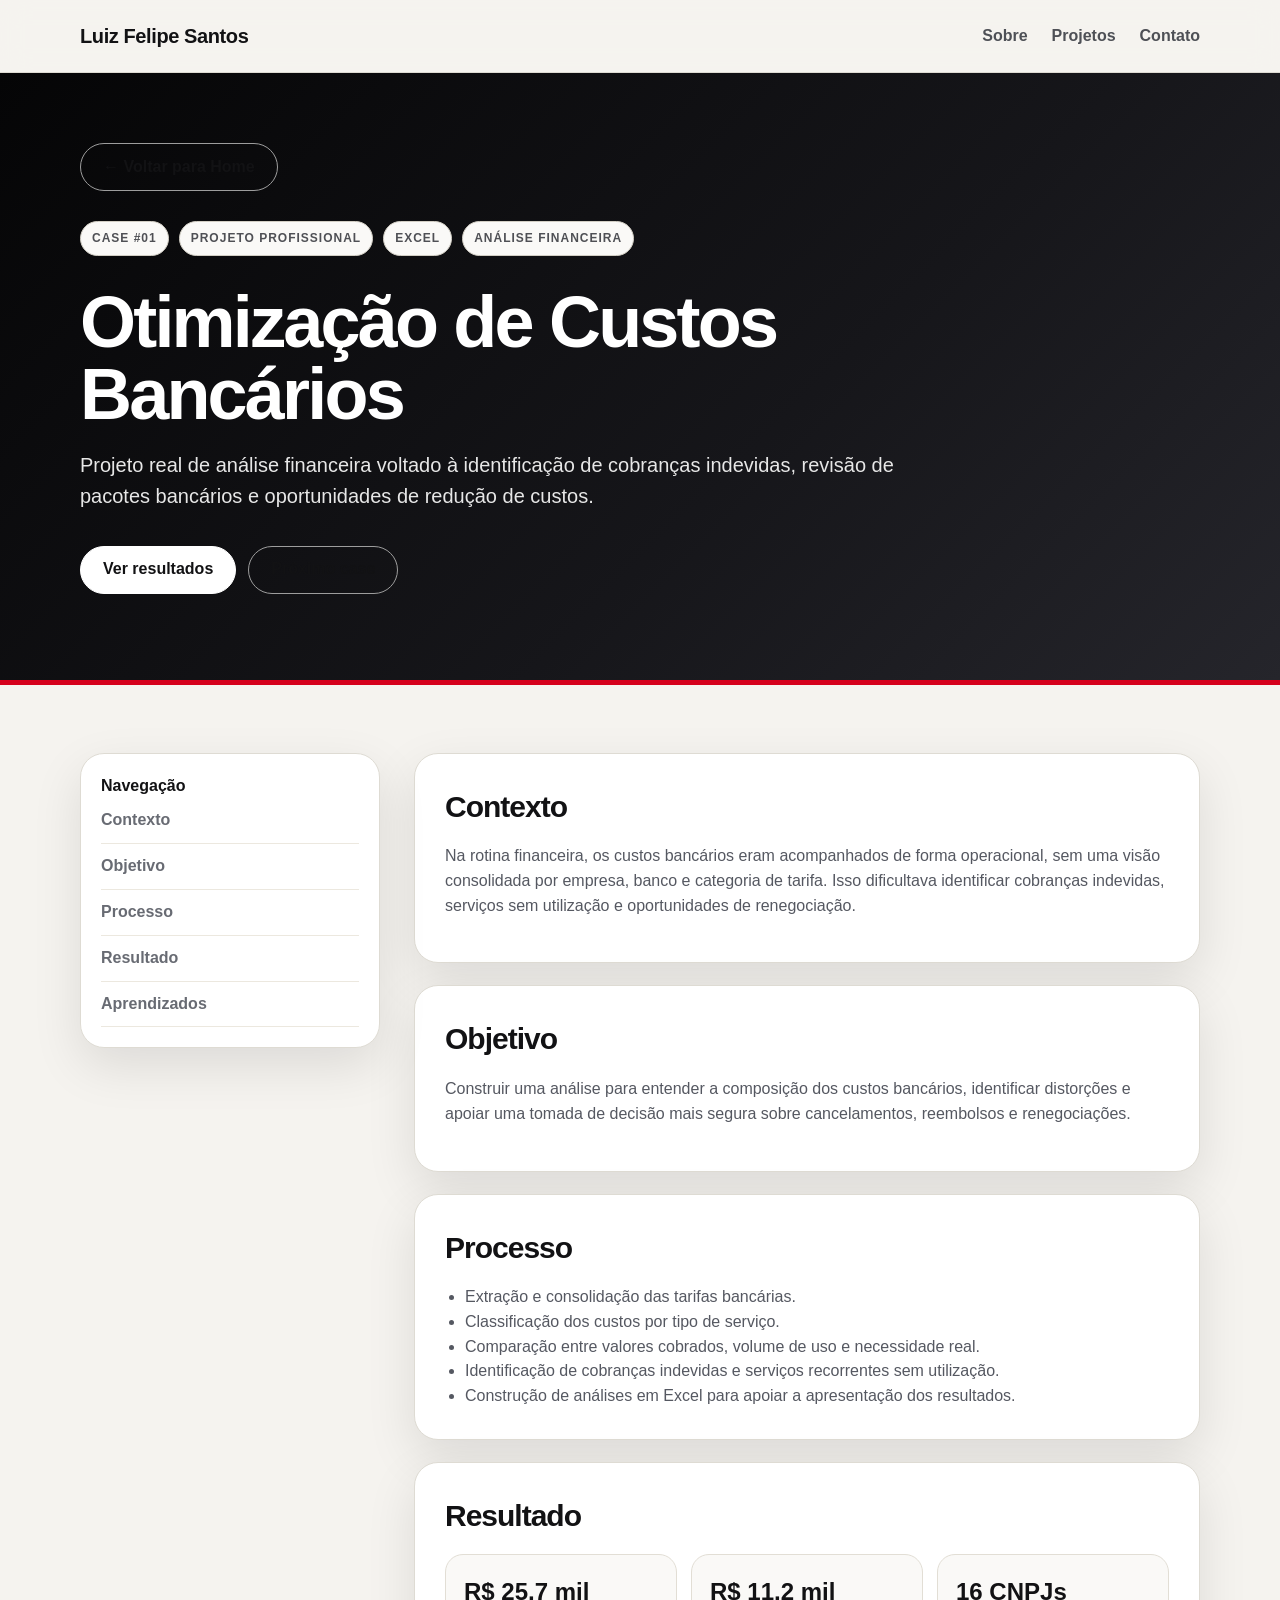
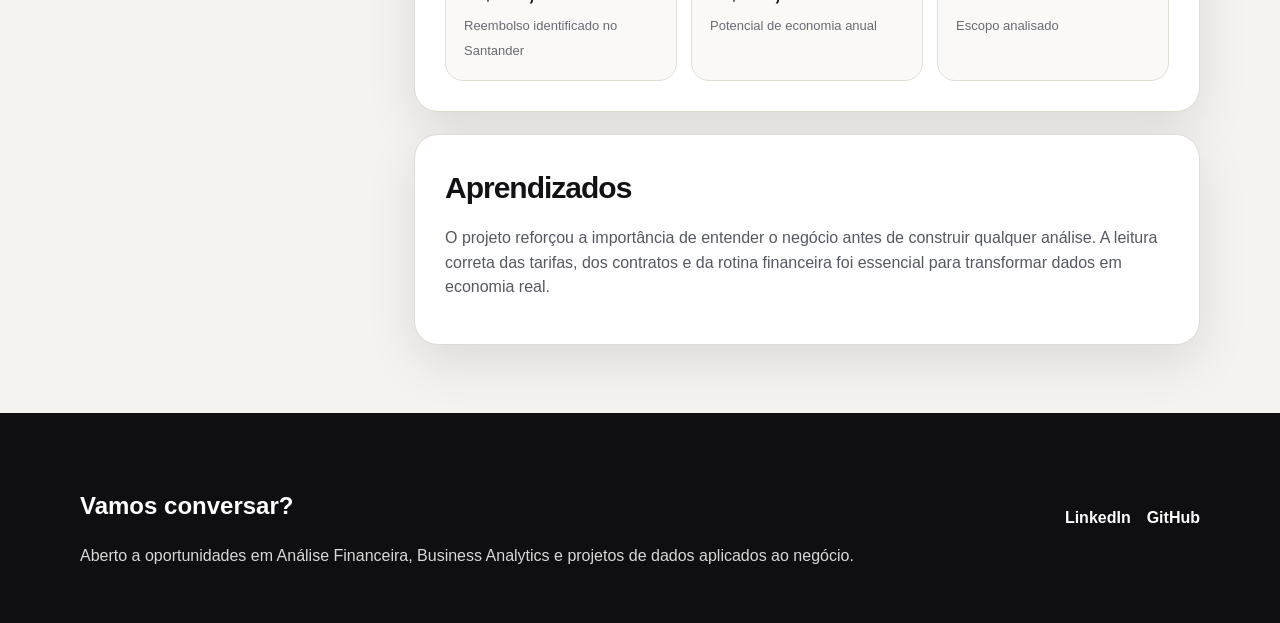
==== case-01.html @ c576ffd3 "Add files via upload" ====
<!DOCTYPE html><html lang="pt-BR"><head><meta charset="UTF-8"><meta name="viewport" content="width=device-width, initial-scale=1.0"><title>Case #01 | Otimização de Custos Bancários</title><link rel="stylesheet" href="style.css"></head><body><nav class="nav"><div class="container nav-inner"><a class="logo" href="index.html">Luiz Felipe Santos</a><div class="nav-links"><a href="index.html#sobre">Sobre</a><a href="index.html#projetos">Projetos</a><a href="index.html#contato">Contato</a></div></div></nav><header class="case-hero"><div class="container"><a class="btn outline" href="index.html">← Voltar para Home</a><div class="case-meta"><span class="pill">Case #01</span><span class="pill">Projeto profissional</span><span class="pill">Excel</span><span class="pill">Análise Financeira</span></div><h1>Otimização de Custos Bancários</h1><p>Projeto real de análise financeira voltado à identificação de cobranças indevidas, revisão de pacotes bancários e oportunidades de redução de custos.</p><div class="case-nav"><a class="btn light" href="#resultado">Ver resultados</a><a class="btn outline" href="case-02.html">Próximo case</a></div></div></header><main class="content"><div class="container content-grid"><aside class="sidebar"><div class="card"><strong>Navegação</strong><a href="#contexto">Contexto</a><a href="#objetivo">Objetivo</a><a href="#processo">Processo</a><a href="#resultado">Resultado</a><a href="#aprendizados">Aprendizados</a></div></aside><article class="article"><section class="article-block" id="contexto"><h2>Contexto</h2><p>Na rotina financeira, os custos bancários eram acompanhados de forma operacional, sem uma visão consolidada por empresa, banco e categoria de tarifa. Isso dificultava identificar cobranças indevidas, serviços sem utilização e oportunidades de renegociação.</p></section><section class="article-block" id="objetivo"><h2>Objetivo</h2><p>Construir uma análise para entender a composição dos custos bancários, identificar distorções e apoiar uma tomada de decisão mais segura sobre cancelamentos, reembolsos e renegociações.</p></section><section class="article-block" id="processo"><h2>Processo</h2><ul><li>Extração e consolidação das tarifas bancárias.</li><li>Classificação dos custos por tipo de serviço.</li><li>Comparação entre valores cobrados, volume de uso e necessidade real.</li><li>Identificação de cobranças indevidas e serviços recorrentes sem utilização.</li><li>Construção de análises em Excel para apoiar a apresentação dos resultados.</li></ul></section><section class="article-block" id="resultado"><h2>Resultado</h2><div class="metric-grid"><div class="metric"><strong>R$ 25,7 mil</strong><span>Reembolso identificado no Santander</span></div><div class="metric"><strong>R$ 11,2 mil</strong><span>Potencial de economia anual</span></div><div class="metric"><strong>16 CNPJs</strong><span>Escopo analisado</span></div></div></section><section class="article-block" id="aprendizados"><h2>Aprendizados</h2><p>O projeto reforçou a importância de entender o negócio antes de construir qualquer análise. A leitura correta das tarifas, dos contratos e da rotina financeira foi essencial para transformar dados em economia real.</p></section></article></div></main><footer class="footer" id="contato"><div class="container"><div><h2>Vamos conversar?</h2><p>Aberto a oportunidades em Análise Financeira, Business Analytics e projetos de dados aplicados ao negócio.</p></div><div><a href="https://www.linkedin.com/in/luizd0sanj0s" target="_blank">LinkedIn</a><a href="https://github.com/lipe013santos-hub" target="_blank">GitHub</a></div></div></footer></body></html>
---- style.css ----
:root{
  --bg:#f5f3ef; --paper:#ffffff; --ink:#121214; --muted:#686b73; --soft:#efede8;
  --dark:#0b0b0d; --dark2:#17171b; --line:#dedbd3; --red:#d5001c; --gold:#b99a5b;
  --radius:24px; --shadow:0 18px 50px rgba(0,0,0,.10);
  --font:"Inter","Segoe UI",Arial,sans-serif;
}
*{box-sizing:border-box} html{scroll-behavior:smooth} body{margin:0;background:var(--bg);color:var(--ink);font-family:var(--font);line-height:1.55} a{color:inherit;text-decoration:none} img{max-width:100%;display:block}
.container{width:min(1120px,calc(100% - 40px));margin:0 auto}.nav{position:sticky;top:0;z-index:20;background:rgba(245,243,239,.92);backdrop-filter:blur(14px);border-bottom:1px solid var(--line)}.nav-inner{height:72px;display:flex;align-items:center;justify-content:space-between}.logo{font-weight:900;letter-spacing:-.4px;font-size:20px}.nav-links{display:flex;gap:24px;align-items:center;color:#4e5056;font-weight:650}.nav-links a:hover{color:var(--red)}
.hero{background:linear-gradient(135deg,#050506 0%,#141418 55%,#25252b 100%);color:#fff;border-bottom:5px solid var(--red);padding:96px 0}.eyebrow{font-size:12px;text-transform:uppercase;letter-spacing:3px;font-weight:900;color:#d8d8d8;margin-bottom:18px}.hero h1{font-size:clamp(42px,7vw,82px);line-height:.96;margin:0 0 20px;letter-spacing:-3px;max-width:940px}.hero p{font-size:clamp(18px,2.2vw,24px);max-width:830px;color:#e6e6e6;margin:0 0 34px}.actions{display:flex;gap:14px;flex-wrap:wrap}.btn{display:inline-flex;align-items:center;justify-content:center;min-height:48px;padding:0 22px;border-radius:999px;border:1px solid var(--ink);font-weight:850;background:var(--ink);color:#fff;transition:.2s;box-shadow:none}.btn:hover{transform:translateY(-1px);background:var(--red);border-color:var(--red);color:#fff}.btn.light{background:#fff;color:var(--ink);border-color:#fff}.btn.outline{background:transparent;color:var(--ink);border-color:#9d9d9d}.hero .btn.outline,.dark-card .btn.outline{color:#fff;border-color:#ffffff99}.hero .btn.outline:hover,.dark-card .btn.outline:hover{border-color:var(--red);background:var(--red)}
section{padding:76px 0}.section-head{display:flex;align-items:end;justify-content:space-between;gap:20px;margin-bottom:26px}.section-head h2{font-size:clamp(28px,4vw,44px);line-height:1.04;margin:0;letter-spacing:-1.5px}.section-head p{max-width:620px;margin:0;color:var(--muted);font-size:17px}.grid{display:grid;gap:18px}.grid.two{grid-template-columns:repeat(2,1fr)}.grid.three{grid-template-columns:repeat(3,1fr)}.card{background:var(--paper);border:1px solid var(--line);border-radius:var(--radius);padding:28px;box-shadow:var(--shadow)}.card h3{font-size:24px;line-height:1.1;margin:0 0 12px;letter-spacing:-.8px}.card p{color:var(--muted);margin:0 0 18px}.pill{display:inline-flex;align-items:center;border:1px solid #d2cec4;background:#faf9f7;border-radius:999px;padding:7px 11px;font-size:12px;text-transform:uppercase;letter-spacing:1px;font-weight:900;color:#4f5055}.tag-list{display:flex;gap:8px;flex-wrap:wrap;margin-top:16px}.project-card{min-height:360px;display:flex;flex-direction:column;justify-content:space-between;position:relative;overflow:hidden}.project-card.featured{background:linear-gradient(135deg,#101013,#1e1e24);color:#fff;border-color:#2b2b30}.project-card.featured p{color:#d9d9dd}.project-card .num{font-weight:900;letter-spacing:2px;color:var(--red);text-transform:uppercase;font-size:12px}.project-card.featured .pill{background:#ffffff10;color:#fff;border-color:#ffffff25}
.dark-card{background:#0f0f11;color:#fff;border-radius:28px;padding:42px;border-bottom:5px solid var(--red)}.dark-card p{color:#e7e7e7}.list{display:grid;gap:12px}.list-item{padding:16px;border:1px solid var(--line);border-radius:18px;background:#fff}.list-item strong{display:block;margin-bottom:4px}.list-item span{color:var(--muted)}
.case-hero{background:linear-gradient(135deg,#050506 0%,#16161a 60%,#25252b 100%);color:#fff;border-bottom:5px solid var(--red);padding:70px 0 86px}.case-hero h1{font-size:clamp(40px,6vw,72px);line-height:1;margin:0 0 20px;letter-spacing:-2.8px;max-width:960px}.case-hero p{font-size:20px;max-width:860px;color:#e7e7e7;margin:0}.case-meta{display:flex;gap:10px;flex-wrap:wrap;margin:30px 0}.case-nav{display:flex;gap:12px;flex-wrap:wrap;margin-top:34px}.content{padding:68px 0}.content-grid{display:grid;grid-template-columns:300px 1fr;gap:34px}.sidebar{position:sticky;top:96px;align-self:start}.sidebar .card{padding:20px}.sidebar a{display:block;padding:10px 0;color:var(--muted);font-weight:700;border-bottom:1px solid #ece8df}.sidebar a:hover{color:var(--red)}.article{display:grid;gap:22px}.article-block{background:#fff;border:1px solid var(--line);border-radius:var(--radius);padding:30px;box-shadow:var(--shadow)}.article-block h2{font-size:30px;margin:0 0 14px;letter-spacing:-1px}.article-block p{color:#555861;margin:0 0 14px}.article-block ul{margin:10px 0 0;padding-left:20px;color:#555861}.metric-grid{display:grid;grid-template-columns:repeat(3,1fr);gap:14px}.metric{background:#faf9f7;border:1px solid #e2ded5;border-radius:18px;padding:18px}.metric strong{display:block;font-size:24px;margin-bottom:3px}.metric span{color:var(--muted);font-size:13px}.evidence-grid{display:grid;grid-template-columns:repeat(3,1fr);gap:16px}.evidence{background:#fff;border:1px solid var(--line);border-radius:18px;overflow:hidden}.evidence img{height:185px;width:100%;object-fit:cover}.evidence div{padding:14px}.evidence strong{display:block;margin-bottom:4px}.evidence span{color:var(--muted);font-size:13px}
.footer{padding:54px 0;background:#0f0f11;color:#fff}.footer .container{display:flex;justify-content:space-between;gap:24px;align-items:center}.footer p{margin:0;color:#d8d8d8}.footer a{font-weight:850;color:#fff;margin-left:16px}.footer a:hover{color:var(--red)}
@media(max-width:850px){.nav-inner{height:auto;padding:18px 0;gap:16px;align-items:flex-start}.nav-links{gap:12px;flex-wrap:wrap}.hero{padding:70px 0}.section-head{display:block}.section-head p{margin-top:12px}.grid.two,.grid.three,.content-grid,.metric-grid,.evidence-grid{grid-template-columns:1fr}.sidebar{position:static}.footer .container{display:block}.footer a{display:inline-block;margin:14px 14px 0 0}.project-card{min-height:auto}.case-hero{padding:54px 0}}
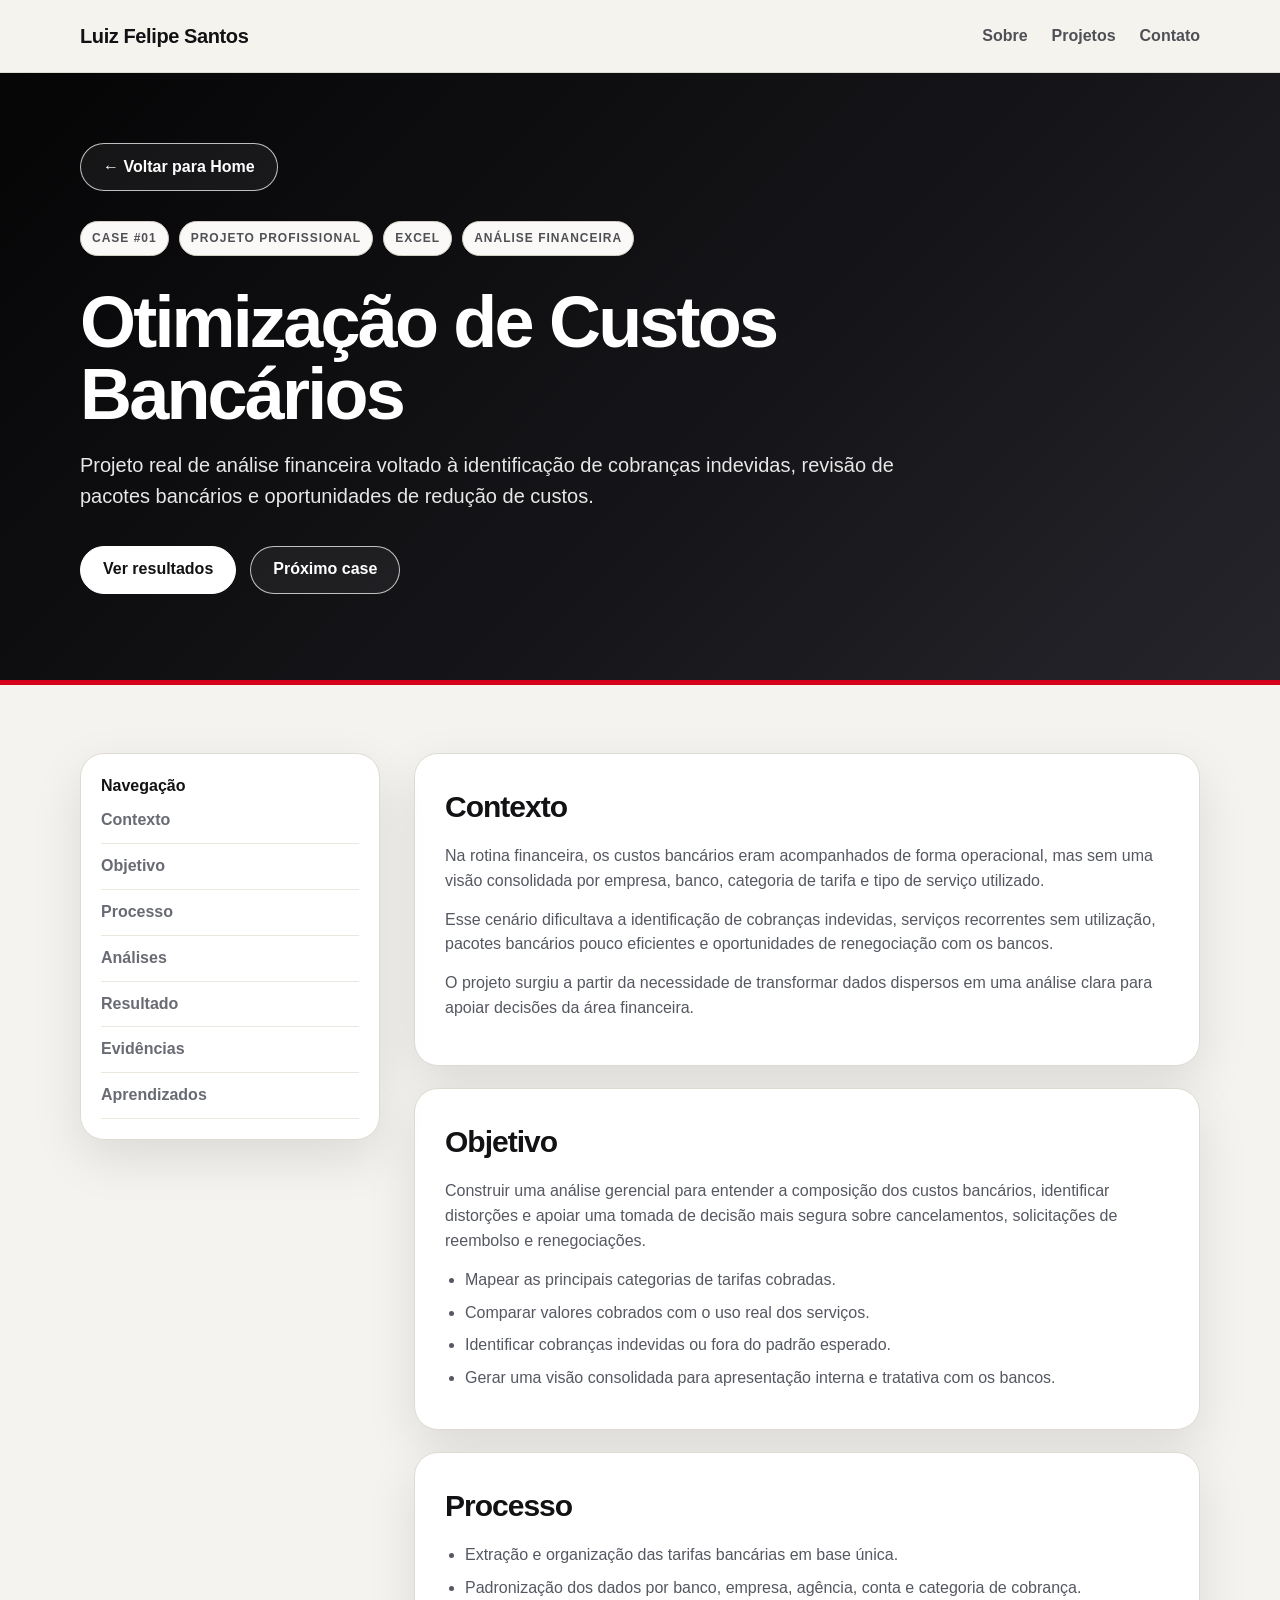
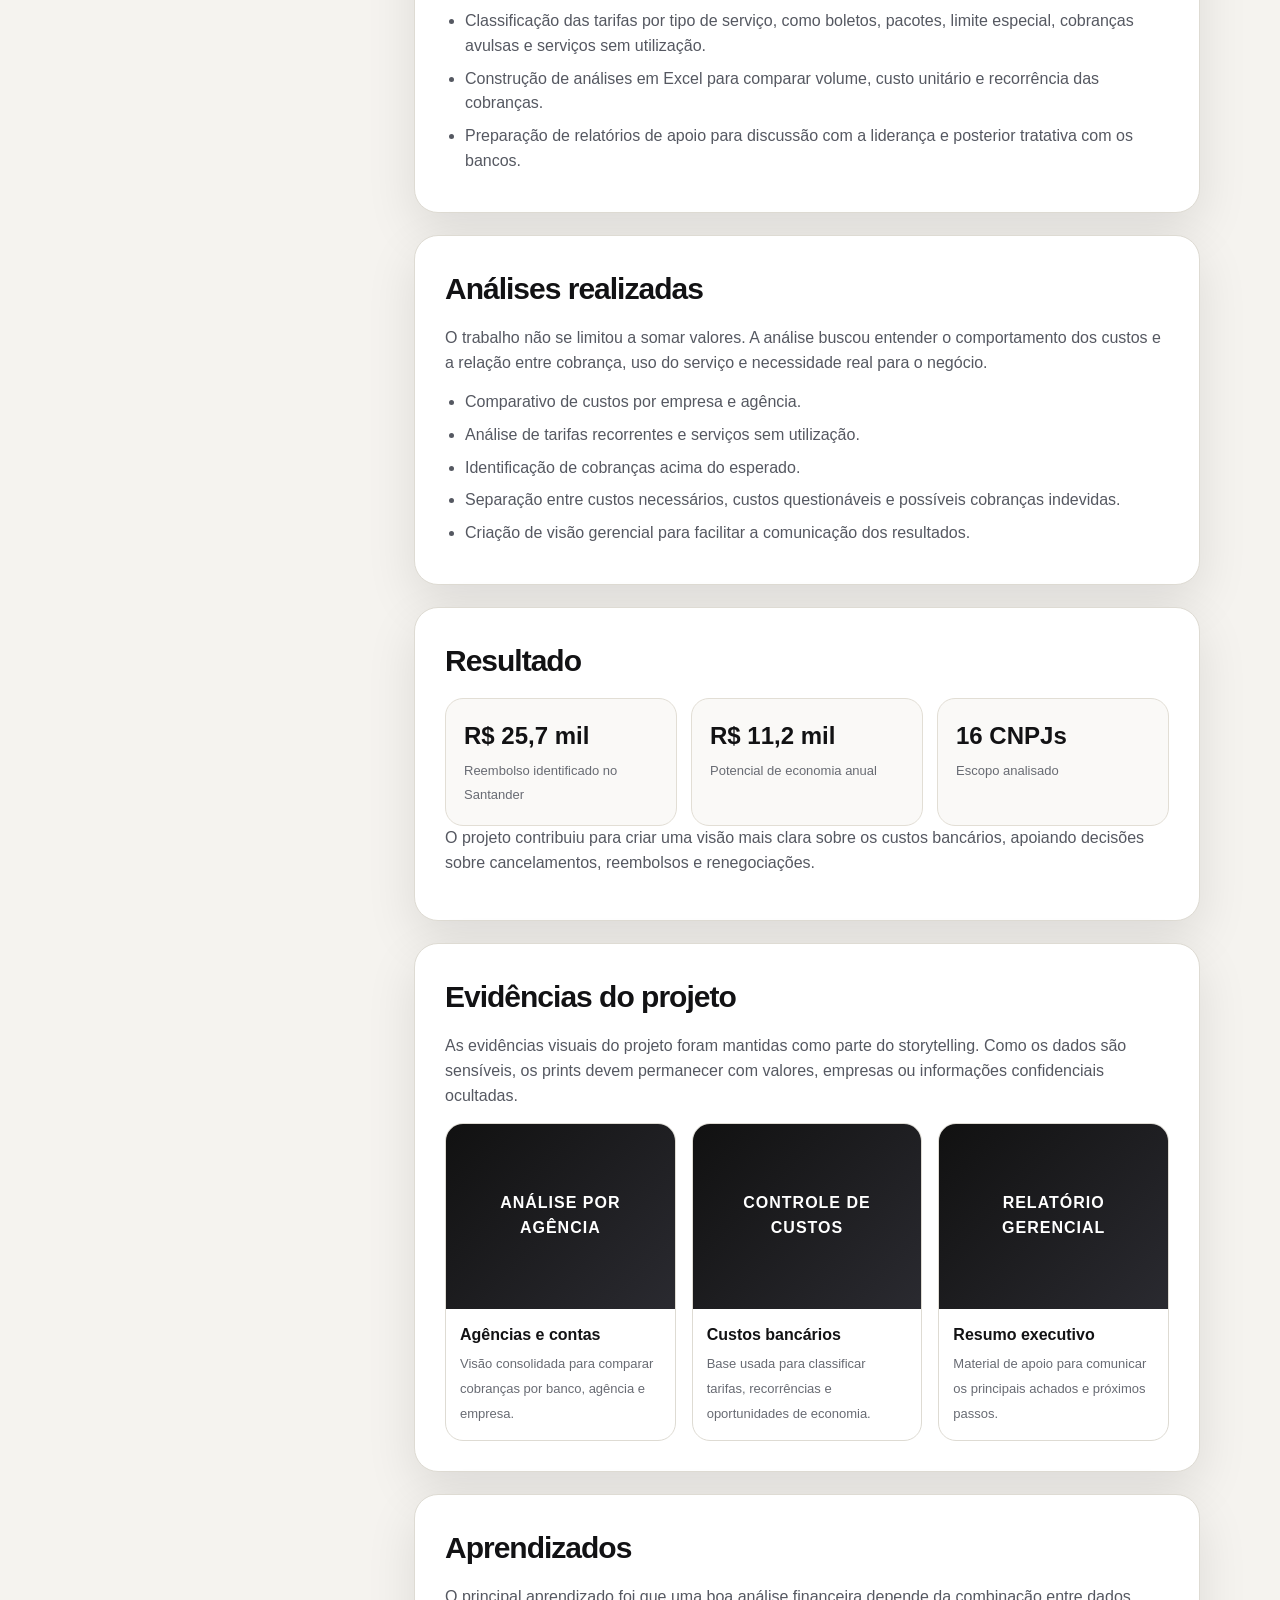
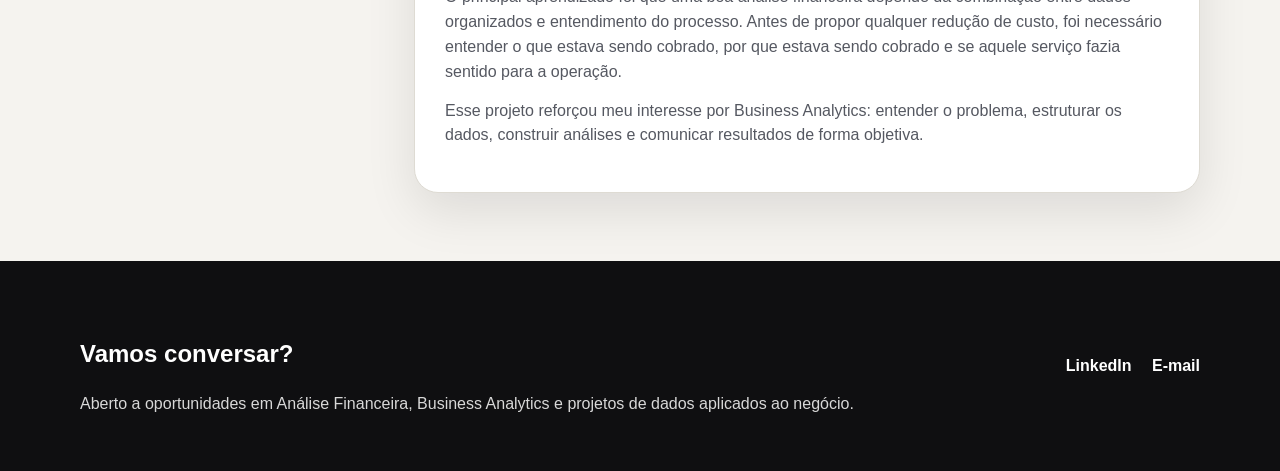
==== commit c9b81238: "Add files via upload" ====
--- a/case-01.html
+++ b/case-01.html
@@ -1 +1,147 @@
-<!DOCTYPE html><html lang="pt-BR"><head><meta charset="UTF-8"><meta name="viewport" content="width=device-width, initial-scale=1.0"><title>Case #01 | Otimização de Custos Bancários</title><link rel="stylesheet" href="style.css"></head><body><nav class="nav"><div class="container nav-inner"><a class="logo" href="index.html">Luiz Felipe Santos</a><div class="nav-links"><a href="index.html#sobre">Sobre</a><a href="index.html#projetos">Projetos</a><a href="index.html#contato">Contato</a></div></div></nav><header class="case-hero"><div class="container"><a class="btn outline" href="index.html">← Voltar para Home</a><div class="case-meta"><span class="pill">Case #01</span><span class="pill">Projeto profissional</span><span class="pill">Excel</span><span class="pill">Análise Financeira</span></div><h1>Otimização de Custos Bancários</h1><p>Projeto real de análise financeira voltado à identificação de cobranças indevidas, revisão de pacotes bancários e oportunidades de redução de custos.</p><div class="case-nav"><a class="btn light" href="#resultado">Ver resultados</a><a class="btn outline" href="case-02.html">Próximo case</a></div></div></header><main class="content"><div class="container content-grid"><aside class="sidebar"><div class="card"><strong>Navegação</strong><a href="#contexto">Contexto</a><a href="#objetivo">Objetivo</a><a href="#processo">Processo</a><a href="#resultado">Resultado</a><a href="#aprendizados">Aprendizados</a></div></aside><article class="article"><section class="article-block" id="contexto"><h2>Contexto</h2><p>Na rotina financeira, os custos bancários eram acompanhados de forma operacional, sem uma visão consolidada por empresa, banco e categoria de tarifa. Isso dificultava identificar cobranças indevidas, serviços sem utilização e oportunidades de renegociação.</p></section><section class="article-block" id="objetivo"><h2>Objetivo</h2><p>Construir uma análise para entender a composição dos custos bancários, identificar distorções e apoiar uma tomada de decisão mais segura sobre cancelamentos, reembolsos e renegociações.</p></section><section class="article-block" id="processo"><h2>Processo</h2><ul><li>Extração e consolidação das tarifas bancárias.</li><li>Classificação dos custos por tipo de serviço.</li><li>Comparação entre valores cobrados, volume de uso e necessidade real.</li><li>Identificação de cobranças indevidas e serviços recorrentes sem utilização.</li><li>Construção de análises em Excel para apoiar a apresentação dos resultados.</li></ul></section><section class="article-block" id="resultado"><h2>Resultado</h2><div class="metric-grid"><div class="metric"><strong>R$ 25,7 mil</strong><span>Reembolso identificado no Santander</span></div><div class="metric"><strong>R$ 11,2 mil</strong><span>Potencial de economia anual</span></div><div class="metric"><strong>16 CNPJs</strong><span>Escopo analisado</span></div></div></section><section class="article-block" id="aprendizados"><h2>Aprendizados</h2><p>O projeto reforçou a importância de entender o negócio antes de construir qualquer análise. A leitura correta das tarifas, dos contratos e da rotina financeira foi essencial para transformar dados em economia real.</p></section></article></div></main><footer class="footer" id="contato"><div class="container"><div><h2>Vamos conversar?</h2><p>Aberto a oportunidades em Análise Financeira, Business Analytics e projetos de dados aplicados ao negócio.</p></div><div><a href="https://www.linkedin.com/in/luizd0sanj0s" target="_blank">LinkedIn</a><a href="https://github.com/lipe013santos-hub" target="_blank">GitHub</a></div></div></footer></body></html>+<!DOCTYPE html>
+<html lang="pt-BR">
+<head>
+  <meta charset="UTF-8">
+  <meta name="viewport" content="width=device-width, initial-scale=1.0">
+  <title>Case #01 | Otimização de Custos Bancários</title>
+  <link rel="stylesheet" href="style.css">
+</head>
+<body>
+  <nav class="nav">
+    <div class="container nav-inner">
+      <a class="logo" href="index.html">Luiz Felipe Santos</a>
+      <div class="nav-links">
+        <a href="index.html#sobre">Sobre</a>
+        <a href="index.html#projetos">Projetos</a>
+        <a href="index.html#contato">Contato</a>
+      </div>
+    </div>
+  </nav>
+
+  <header class="case-hero">
+    <div class="container">
+      <a class="btn outline" href="index.html">← Voltar para Home</a>
+      <div class="case-meta">
+        <span class="pill">Case #01</span>
+        <span class="pill">Projeto profissional</span>
+        <span class="pill">Excel</span>
+        <span class="pill">Análise financeira</span>
+      </div>
+      <h1>Otimização de Custos Bancários</h1>
+      <p>Projeto real de análise financeira voltado à identificação de cobranças indevidas, revisão de pacotes bancários e oportunidades de redução de custos.</p>
+      <div class="case-nav">
+        <a class="btn light" href="#resultado">Ver resultados</a>
+        <a class="btn outline" href="case-02.html">Próximo case</a>
+      </div>
+    </div>
+  </header>
+
+  <main class="content">
+    <div class="container content-grid">
+      <aside class="sidebar">
+        <div class="card">
+          <strong>Navegação</strong>
+          <a href="#contexto">Contexto</a>
+          <a href="#objetivo">Objetivo</a>
+          <a href="#processo">Processo</a>
+          <a href="#analises">Análises</a>
+          <a href="#resultado">Resultado</a>
+          <a href="#evidencias">Evidências</a>
+          <a href="#aprendizados">Aprendizados</a>
+        </div>
+      </aside>
+
+      <article class="article">
+        <section class="article-block" id="contexto">
+          <h2>Contexto</h2>
+          <p>Na rotina financeira, os custos bancários eram acompanhados de forma operacional, mas sem uma visão consolidada por empresa, banco, categoria de tarifa e tipo de serviço utilizado.</p>
+          <p>Esse cenário dificultava a identificação de cobranças indevidas, serviços recorrentes sem utilização, pacotes bancários pouco eficientes e oportunidades de renegociação com os bancos.</p>
+          <p>O projeto surgiu a partir da necessidade de transformar dados dispersos em uma análise clara para apoiar decisões da área financeira.</p>
+        </section>
+
+        <section class="article-block" id="objetivo">
+          <h2>Objetivo</h2>
+          <p>Construir uma análise gerencial para entender a composição dos custos bancários, identificar distorções e apoiar uma tomada de decisão mais segura sobre cancelamentos, solicitações de reembolso e renegociações.</p>
+          <ul>
+            <li>Mapear as principais categorias de tarifas cobradas.</li>
+            <li>Comparar valores cobrados com o uso real dos serviços.</li>
+            <li>Identificar cobranças indevidas ou fora do padrão esperado.</li>
+            <li>Gerar uma visão consolidada para apresentação interna e tratativa com os bancos.</li>
+          </ul>
+        </section>
+
+        <section class="article-block" id="processo">
+          <h2>Processo</h2>
+          <ul>
+            <li>Extração e organização das tarifas bancárias em base única.</li>
+            <li>Padronização dos dados por banco, empresa, agência, conta e categoria de cobrança.</li>
+            <li>Classificação das tarifas por tipo de serviço, como boletos, pacotes, limite especial, cobranças avulsas e serviços sem utilização.</li>
+            <li>Construção de análises em Excel para comparar volume, custo unitário e recorrência das cobranças.</li>
+            <li>Preparação de relatórios de apoio para discussão com a liderança e posterior tratativa com os bancos.</li>
+          </ul>
+        </section>
+
+        <section class="article-block" id="analises">
+          <h2>Análises realizadas</h2>
+          <p>O trabalho não se limitou a somar valores. A análise buscou entender o comportamento dos custos e a relação entre cobrança, uso do serviço e necessidade real para o negócio.</p>
+          <ul>
+            <li>Comparativo de custos por empresa e agência.</li>
+            <li>Análise de tarifas recorrentes e serviços sem utilização.</li>
+            <li>Identificação de cobranças acima do esperado.</li>
+            <li>Separação entre custos necessários, custos questionáveis e possíveis cobranças indevidas.</li>
+            <li>Criação de visão gerencial para facilitar a comunicação dos resultados.</li>
+          </ul>
+        </section>
+
+        <section class="article-block" id="resultado">
+          <h2>Resultado</h2>
+          <div class="metric-grid">
+            <div class="metric"><strong>R$ 25,7 mil</strong><span>Reembolso identificado no Santander</span></div>
+            <div class="metric"><strong>R$ 11,2 mil</strong><span>Potencial de economia anual</span></div>
+            <div class="metric"><strong>16 CNPJs</strong><span>Escopo analisado</span></div>
+          </div>
+          <p>O projeto contribuiu para criar uma visão mais clara sobre os custos bancários, apoiando decisões sobre cancelamentos, reembolsos e renegociações.</p>
+        </section>
+
+        <section class="article-block" id="evidencias">
+          <h2>Evidências do projeto</h2>
+          <p>As evidências visuais do projeto foram mantidas como parte do storytelling. Como os dados são sensíveis, os prints devem permanecer com valores, empresas ou informações confidenciais ocultadas.</p>
+          <div class="evidence-grid">
+            <div class="evidence">
+              <div class="placeholder">ANÁLISE POR AGÊNCIA</div>
+              <div><strong>Agências e contas</strong><span>Visão consolidada para comparar cobranças por banco, agência e empresa.</span></div>
+            </div>
+            <div class="evidence">
+              <div class="placeholder">CONTROLE DE CUSTOS</div>
+              <div><strong>Custos bancários</strong><span>Base usada para classificar tarifas, recorrências e oportunidades de economia.</span></div>
+            </div>
+            <div class="evidence">
+              <div class="placeholder">RELATÓRIO GERENCIAL</div>
+              <div><strong>Resumo executivo</strong><span>Material de apoio para comunicar os principais achados e próximos passos.</span></div>
+            </div>
+          </div>
+        </section>
+
+        <section class="article-block" id="aprendizados">
+          <h2>Aprendizados</h2>
+          <p>O principal aprendizado foi que uma boa análise financeira depende da combinação entre dados organizados e entendimento do processo. Antes de propor qualquer redução de custo, foi necessário entender o que estava sendo cobrado, por que estava sendo cobrado e se aquele serviço fazia sentido para a operação.</p>
+          <p>Esse projeto reforçou meu interesse por Business Analytics: entender o problema, estruturar os dados, construir análises e comunicar resultados de forma objetiva.</p>
+        </section>
+      </article>
+    </div>
+  </main>
+
+  <footer class="footer" id="contato">
+    <div class="container">
+      <div>
+        <h2>Vamos conversar?</h2>
+        <p>Aberto a oportunidades em Análise Financeira, Business Analytics e projetos de dados aplicados ao negócio.</p>
+      </div>
+      <div>
+        <a href="https://www.linkedin.com/in/luizd0sanj0s" target="_blank">LinkedIn</a>
+        <a href="mailto:lfelipe.anj0santos@gmail.com">E-mail</a>
+      </div>
+    </div>
+  </footer>
+</body>
+</html>
--- a/style.css
+++ b/style.css
@@ -1,15 +1,91 @@
-
 :root{
   --bg:#f5f3ef; --paper:#ffffff; --ink:#121214; --muted:#686b73; --soft:#efede8;
   --dark:#0b0b0d; --dark2:#17171b; --line:#dedbd3; --red:#d5001c; --gold:#b99a5b;
   --radius:24px; --shadow:0 18px 50px rgba(0,0,0,.10);
   --font:"Inter","Segoe UI",Arial,sans-serif;
 }
-*{box-sizing:border-box} html{scroll-behavior:smooth} body{margin:0;background:var(--bg);color:var(--ink);font-family:var(--font);line-height:1.55} a{color:inherit;text-decoration:none} img{max-width:100%;display:block}
-.container{width:min(1120px,calc(100% - 40px));margin:0 auto}.nav{position:sticky;top:0;z-index:20;background:rgba(245,243,239,.92);backdrop-filter:blur(14px);border-bottom:1px solid var(--line)}.nav-inner{height:72px;display:flex;align-items:center;justify-content:space-between}.logo{font-weight:900;letter-spacing:-.4px;font-size:20px}.nav-links{display:flex;gap:24px;align-items:center;color:#4e5056;font-weight:650}.nav-links a:hover{color:var(--red)}
-.hero{background:linear-gradient(135deg,#050506 0%,#141418 55%,#25252b 100%);color:#fff;border-bottom:5px solid var(--red);padding:96px 0}.eyebrow{font-size:12px;text-transform:uppercase;letter-spacing:3px;font-weight:900;color:#d8d8d8;margin-bottom:18px}.hero h1{font-size:clamp(42px,7vw,82px);line-height:.96;margin:0 0 20px;letter-spacing:-3px;max-width:940px}.hero p{font-size:clamp(18px,2.2vw,24px);max-width:830px;color:#e6e6e6;margin:0 0 34px}.actions{display:flex;gap:14px;flex-wrap:wrap}.btn{display:inline-flex;align-items:center;justify-content:center;min-height:48px;padding:0 22px;border-radius:999px;border:1px solid var(--ink);font-weight:850;background:var(--ink);color:#fff;transition:.2s;box-shadow:none}.btn:hover{transform:translateY(-1px);background:var(--red);border-color:var(--red);color:#fff}.btn.light{background:#fff;color:var(--ink);border-color:#fff}.btn.outline{background:transparent;color:var(--ink);border-color:#9d9d9d}.hero .btn.outline,.dark-card .btn.outline{color:#fff;border-color:#ffffff99}.hero .btn.outline:hover,.dark-card .btn.outline:hover{border-color:var(--red);background:var(--red)}
-section{padding:76px 0}.section-head{display:flex;align-items:end;justify-content:space-between;gap:20px;margin-bottom:26px}.section-head h2{font-size:clamp(28px,4vw,44px);line-height:1.04;margin:0;letter-spacing:-1.5px}.section-head p{max-width:620px;margin:0;color:var(--muted);font-size:17px}.grid{display:grid;gap:18px}.grid.two{grid-template-columns:repeat(2,1fr)}.grid.three{grid-template-columns:repeat(3,1fr)}.card{background:var(--paper);border:1px solid var(--line);border-radius:var(--radius);padding:28px;box-shadow:var(--shadow)}.card h3{font-size:24px;line-height:1.1;margin:0 0 12px;letter-spacing:-.8px}.card p{color:var(--muted);margin:0 0 18px}.pill{display:inline-flex;align-items:center;border:1px solid #d2cec4;background:#faf9f7;border-radius:999px;padding:7px 11px;font-size:12px;text-transform:uppercase;letter-spacing:1px;font-weight:900;color:#4f5055}.tag-list{display:flex;gap:8px;flex-wrap:wrap;margin-top:16px}.project-card{min-height:360px;display:flex;flex-direction:column;justify-content:space-between;position:relative;overflow:hidden}.project-card.featured{background:linear-gradient(135deg,#101013,#1e1e24);color:#fff;border-color:#2b2b30}.project-card.featured p{color:#d9d9dd}.project-card .num{font-weight:900;letter-spacing:2px;color:var(--red);text-transform:uppercase;font-size:12px}.project-card.featured .pill{background:#ffffff10;color:#fff;border-color:#ffffff25}
-.dark-card{background:#0f0f11;color:#fff;border-radius:28px;padding:42px;border-bottom:5px solid var(--red)}.dark-card p{color:#e7e7e7}.list{display:grid;gap:12px}.list-item{padding:16px;border:1px solid var(--line);border-radius:18px;background:#fff}.list-item strong{display:block;margin-bottom:4px}.list-item span{color:var(--muted)}
-.case-hero{background:linear-gradient(135deg,#050506 0%,#16161a 60%,#25252b 100%);color:#fff;border-bottom:5px solid var(--red);padding:70px 0 86px}.case-hero h1{font-size:clamp(40px,6vw,72px);line-height:1;margin:0 0 20px;letter-spacing:-2.8px;max-width:960px}.case-hero p{font-size:20px;max-width:860px;color:#e7e7e7;margin:0}.case-meta{display:flex;gap:10px;flex-wrap:wrap;margin:30px 0}.case-nav{display:flex;gap:12px;flex-wrap:wrap;margin-top:34px}.content{padding:68px 0}.content-grid{display:grid;grid-template-columns:300px 1fr;gap:34px}.sidebar{position:sticky;top:96px;align-self:start}.sidebar .card{padding:20px}.sidebar a{display:block;padding:10px 0;color:var(--muted);font-weight:700;border-bottom:1px solid #ece8df}.sidebar a:hover{color:var(--red)}.article{display:grid;gap:22px}.article-block{background:#fff;border:1px solid var(--line);border-radius:var(--radius);padding:30px;box-shadow:var(--shadow)}.article-block h2{font-size:30px;margin:0 0 14px;letter-spacing:-1px}.article-block p{color:#555861;margin:0 0 14px}.article-block ul{margin:10px 0 0;padding-left:20px;color:#555861}.metric-grid{display:grid;grid-template-columns:repeat(3,1fr);gap:14px}.metric{background:#faf9f7;border:1px solid #e2ded5;border-radius:18px;padding:18px}.metric strong{display:block;font-size:24px;margin-bottom:3px}.metric span{color:var(--muted);font-size:13px}.evidence-grid{display:grid;grid-template-columns:repeat(3,1fr);gap:16px}.evidence{background:#fff;border:1px solid var(--line);border-radius:18px;overflow:hidden}.evidence img{height:185px;width:100%;object-fit:cover}.evidence div{padding:14px}.evidence strong{display:block;margin-bottom:4px}.evidence span{color:var(--muted);font-size:13px}
-.footer{padding:54px 0;background:#0f0f11;color:#fff}.footer .container{display:flex;justify-content:space-between;gap:24px;align-items:center}.footer p{margin:0;color:#d8d8d8}.footer a{font-weight:850;color:#fff;margin-left:16px}.footer a:hover{color:var(--red)}
-@media(max-width:850px){.nav-inner{height:auto;padding:18px 0;gap:16px;align-items:flex-start}.nav-links{gap:12px;flex-wrap:wrap}.hero{padding:70px 0}.section-head{display:block}.section-head p{margin-top:12px}.grid.two,.grid.three,.content-grid,.metric-grid,.evidence-grid{grid-template-columns:1fr}.sidebar{position:static}.footer .container{display:block}.footer a{display:inline-block;margin:14px 14px 0 0}.project-card{min-height:auto}.case-hero{padding:54px 0}}
+*{box-sizing:border-box}
+html{scroll-behavior:smooth}
+body{margin:0;background:var(--bg);color:var(--ink);font-family:var(--font);line-height:1.55}
+a{color:inherit;text-decoration:none}
+img{max-width:100%;display:block}
+.container{width:min(1120px,calc(100% - 40px));margin:0 auto}
+.nav{position:sticky;top:0;z-index:20;background:rgba(245,243,239,.94);backdrop-filter:blur(14px);border-bottom:1px solid var(--line)}
+.nav-inner{height:72px;display:flex;align-items:center;justify-content:space-between}
+.logo{font-weight:900;letter-spacing:-.4px;font-size:20px}
+.nav-links{display:flex;gap:24px;align-items:center;color:#4e5056;font-weight:650}
+.nav-links a:hover{color:var(--red)}
+.hero{background:linear-gradient(135deg,#050506 0%,#141418 55%,#25252b 100%);color:#fff;border-bottom:5px solid var(--red);padding:96px 0}
+.eyebrow{font-size:12px;text-transform:uppercase;letter-spacing:3px;font-weight:900;color:#d8d8d8;margin-bottom:18px}
+.hero h1{font-size:clamp(42px,7vw,82px);line-height:.96;margin:0 0 20px;letter-spacing:-3px;max-width:940px}
+.hero p{font-size:clamp(18px,2.2vw,24px);max-width:830px;color:#e6e6e6;margin:0 0 34px}
+.actions,.case-nav{display:flex;gap:14px;flex-wrap:wrap}
+.btn{display:inline-flex;align-items:center;justify-content:center;min-height:48px;padding:0 22px;border-radius:999px;border:1px solid var(--ink);font-weight:850;background:var(--ink);color:#fff;transition:.2s;box-shadow:none}
+.btn:hover{transform:translateY(-1px);background:var(--red);border-color:var(--red);color:#fff}
+.btn.light{background:#fff;color:var(--ink);border-color:#fff}
+.btn.light:hover{background:var(--red);border-color:var(--red);color:#fff}
+.btn.outline{background:transparent;color:var(--ink);border-color:#9d9d9d}
+.hero .btn.outline,.case-hero .btn.outline,.dark-card .btn.outline{color:#fff;border-color:#ffffffb8;background:rgba(255,255,255,.06)}
+.hero .btn.outline:hover,.case-hero .btn.outline:hover,.dark-card .btn.outline:hover{border-color:var(--red);background:var(--red);color:#fff}
+section{padding:76px 0}
+.section-head{display:flex;align-items:end;justify-content:space-between;gap:20px;margin-bottom:26px}
+.section-head h2{font-size:clamp(28px,4vw,44px);line-height:1.04;margin:0;letter-spacing:-1.5px}
+.section-head p{max-width:620px;margin:0;color:var(--muted);font-size:17px}
+.section-head.center{display:block;text-align:center;margin-bottom:34px}
+.section-head.center h2{margin-bottom:16px}
+.section-head.center p{margin:0 auto;max-width:760px;font-size:18px}
+.grid{display:grid;gap:18px}
+.grid.two{grid-template-columns:repeat(2,1fr)}
+.grid.three{grid-template-columns:repeat(3,1fr)}
+.card{background:var(--paper);border:1px solid var(--line);border-radius:var(--radius);padding:28px;box-shadow:var(--shadow)}
+.card h3{font-size:24px;line-height:1.1;margin:0 0 12px;letter-spacing:-.8px}
+.card p{color:var(--muted);margin:0 0 18px}
+.pill{display:inline-flex;align-items:center;border:1px solid #d2cec4;background:#faf9f7;border-radius:999px;padding:7px 11px;font-size:12px;text-transform:uppercase;letter-spacing:1px;font-weight:900;color:#4f5055}
+.tag-list{display:flex;gap:8px;flex-wrap:wrap;margin-top:16px}
+.about-layout{display:grid;grid-template-columns:320px 1fr;gap:28px;align-items:start}
+.profile-card{background:#fff;border:1px solid var(--line);border-radius:var(--radius);padding:22px;box-shadow:var(--shadow)}
+.profile-img{border-radius:20px;overflow:hidden;background:#111;margin-bottom:16px}
+.profile-card h3{margin:0 0 4px;font-size:24px;letter-spacing:-.7px}
+.profile-card p{margin:0;color:var(--muted)}
+.profile-note{font-size:12px;color:#777;margin-top:12px;border-top:1px solid var(--line);padding-top:12px}
+.project-card{min-height:360px;display:flex;flex-direction:column;justify-content:space-between;position:relative;overflow:hidden}
+.project-card.featured{background:linear-gradient(135deg,#101013,#1e1e24);color:#fff;border-color:#2b2b30}
+.project-card.featured p{color:#d9d9dd}
+.project-card .num{font-weight:900;letter-spacing:2px;color:var(--red);text-transform:uppercase;font-size:12px}
+.project-card.featured .pill{background:#ffffff10;color:#fff;border-color:#ffffff25}
+.dark-card{background:#0f0f11;color:#fff;border-radius:28px;padding:42px;border-bottom:5px solid var(--red)}
+.dark-card p{color:#e7e7e7}
+.case-hero{background:linear-gradient(135deg,#050506 0%,#16161a 60%,#25252b 100%);color:#fff;border-bottom:5px solid var(--red);padding:70px 0 86px}
+.case-hero h1{font-size:clamp(40px,6vw,72px);line-height:1;margin:0 0 20px;letter-spacing:-2.8px;max-width:960px}
+.case-hero p{font-size:20px;max-width:860px;color:#e7e7e7;margin:0}
+.case-meta{display:flex;gap:10px;flex-wrap:wrap;margin:30px 0}
+.case-nav{margin-top:34px}
+.content{padding:68px 0}
+.content-grid{display:grid;grid-template-columns:300px 1fr;gap:34px}
+.sidebar{position:sticky;top:96px;align-self:start}
+.sidebar .card{padding:20px}
+.sidebar a{display:block;padding:10px 0;color:var(--muted);font-weight:700;border-bottom:1px solid #ece8df}
+.sidebar a:hover{color:var(--red)}
+.article{display:grid;gap:22px}
+.article-block{background:#fff;border:1px solid var(--line);border-radius:var(--radius);padding:30px;box-shadow:var(--shadow)}
+.article-block h2{font-size:30px;margin:0 0 14px;letter-spacing:-1px}
+.article-block p{color:#555861;margin:0 0 14px}
+.article-block ul{margin:10px 0 0;padding-left:20px;color:#555861}
+.article-block li{margin-bottom:8px}
+.metric-grid{display:grid;grid-template-columns:repeat(3,1fr);gap:14px}
+.metric{background:#faf9f7;border:1px solid #e2ded5;border-radius:18px;padding:18px}
+.metric strong{display:block;font-size:24px;margin-bottom:3px}
+.metric span{color:var(--muted);font-size:13px}
+.evidence-grid{display:grid;grid-template-columns:repeat(3,1fr);gap:16px}
+.evidence{background:#fff;border:1px solid var(--line);border-radius:18px;overflow:hidden}
+.evidence img{height:185px;width:100%;object-fit:cover;background:#eee}
+.evidence .placeholder{height:185px;background:linear-gradient(135deg,#111,#2a2a30);color:#fff;display:grid;place-items:center;text-align:center;font-weight:900;letter-spacing:1px;padding:20px}
+.evidence div{padding:14px}
+.evidence strong{display:block;margin-bottom:4px}
+.evidence span{color:var(--muted);font-size:13px}
+.footer{padding:54px 0;background:#0f0f11;color:#fff}
+.footer .container{display:flex;justify-content:space-between;gap:24px;align-items:center}
+.footer p{margin:0;color:#d8d8d8}
+.footer a{font-weight:850;color:#fff;margin-left:16px}
+.footer a:hover{color:var(--red)}
+@media(max-width:850px){.nav-inner{height:auto;padding:18px 0;gap:16px;align-items:flex-start}.nav-links{gap:12px;flex-wrap:wrap}.hero{padding:70px 0}.section-head{display:block}.section-head p{margin-top:12px}.grid.two,.grid.three,.content-grid,.metric-grid,.evidence-grid,.about-layout{grid-template-columns:1fr}.sidebar{position:static}.footer .container{display:block}.footer a{display:inline-block;margin:14px 14px 0 0}.project-card{min-height:auto}.case-hero{padding:54px 0}}
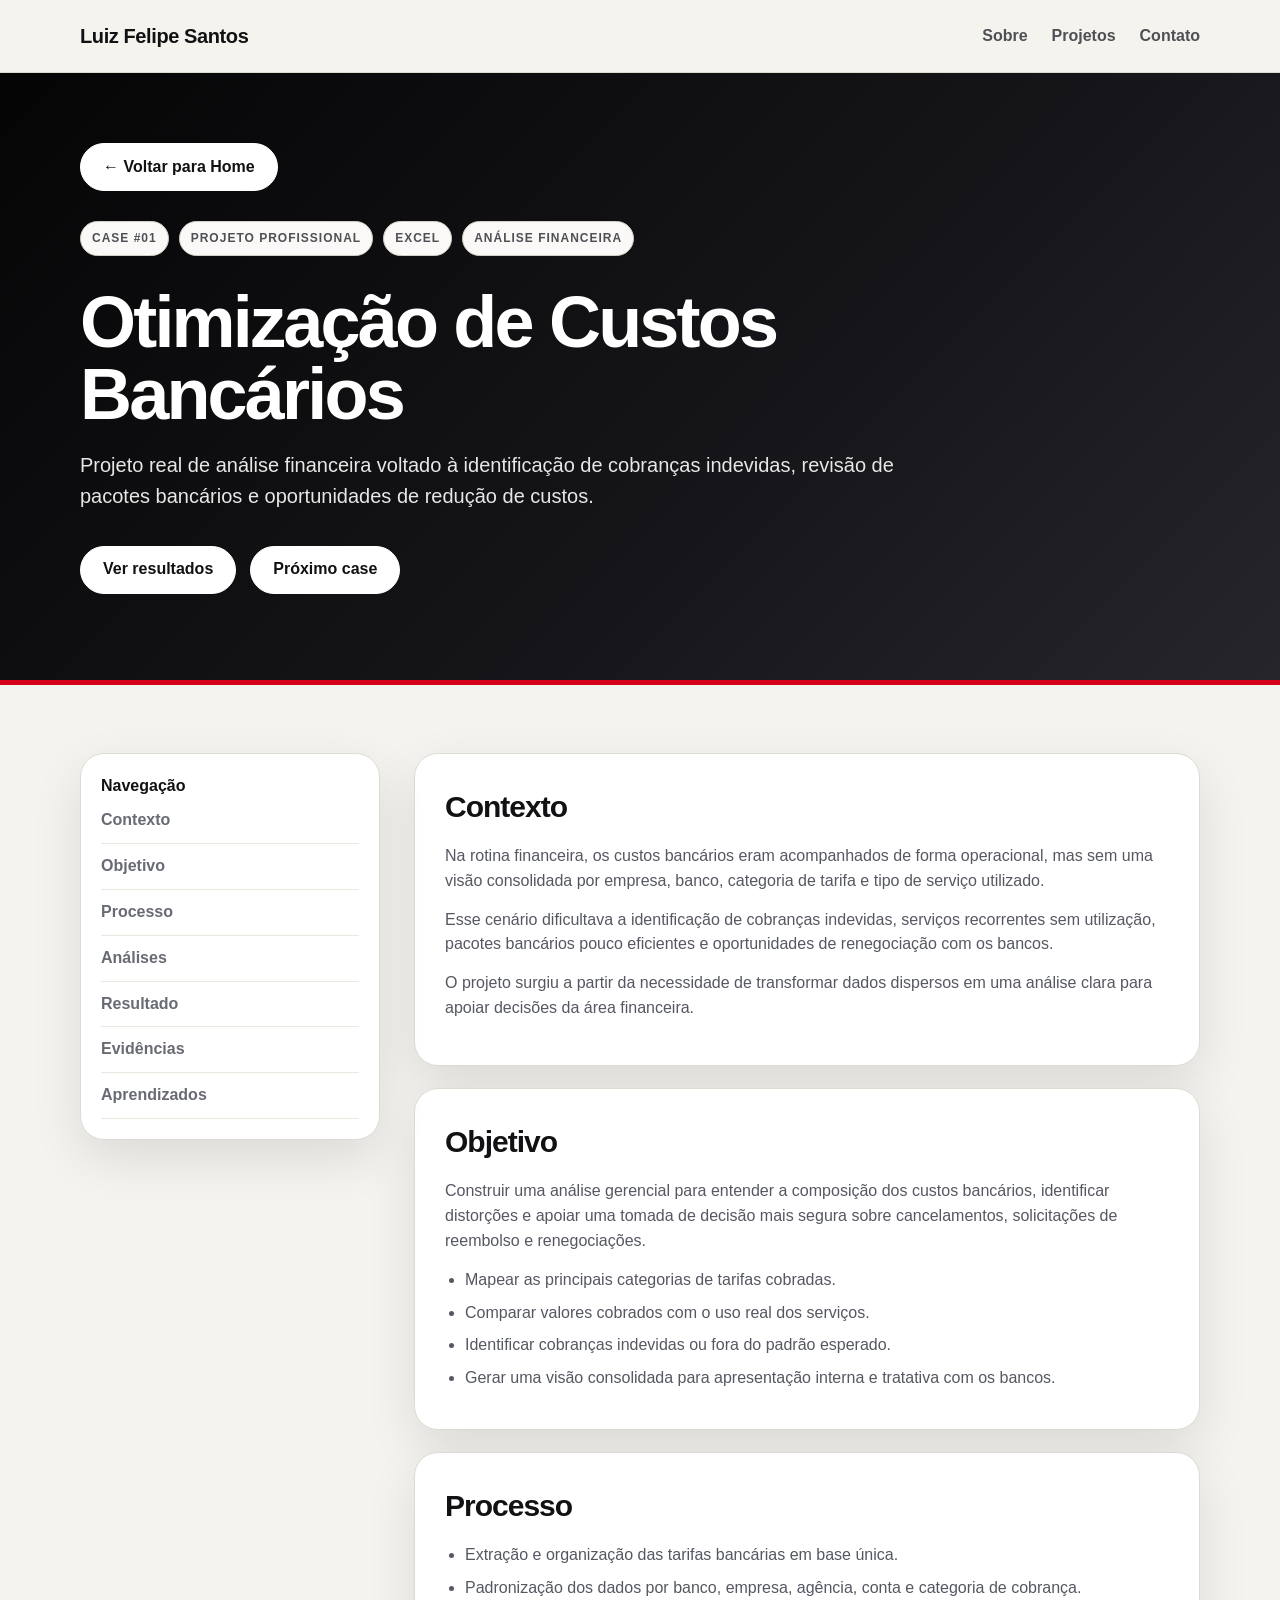
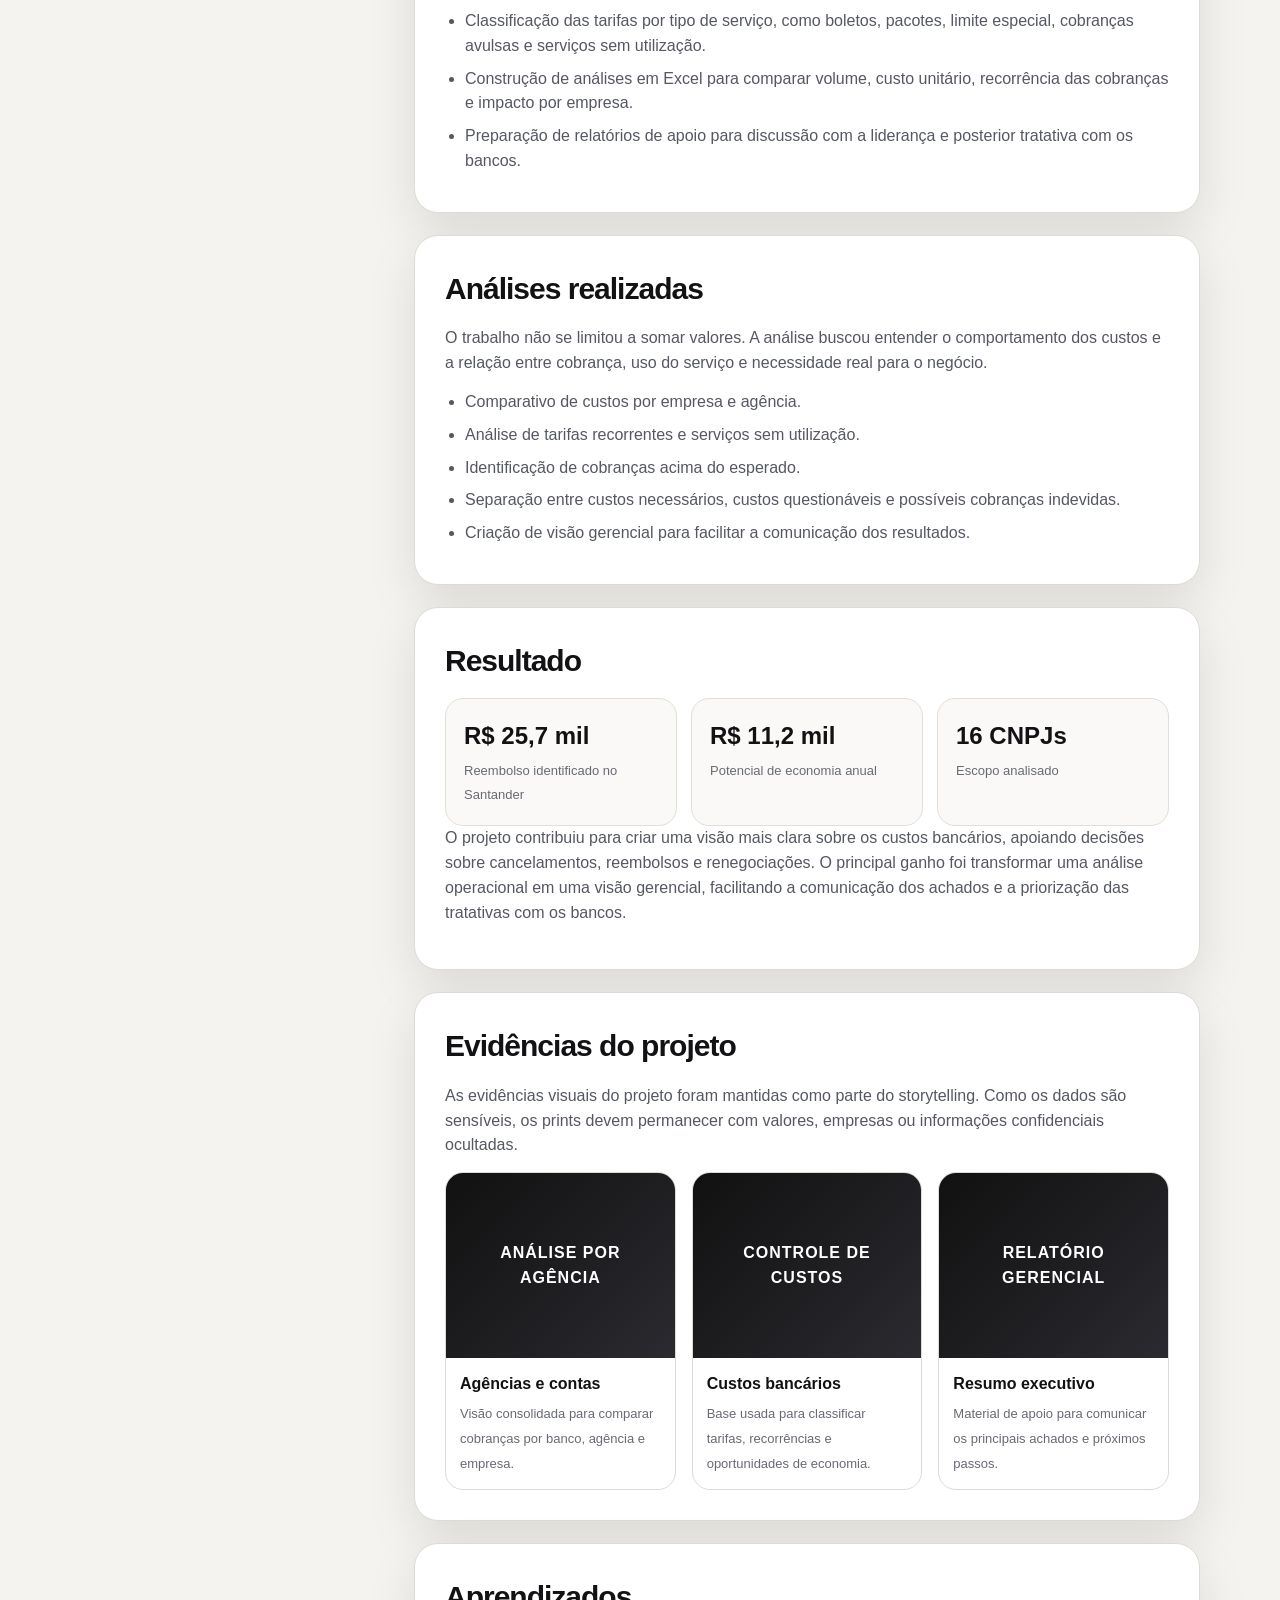
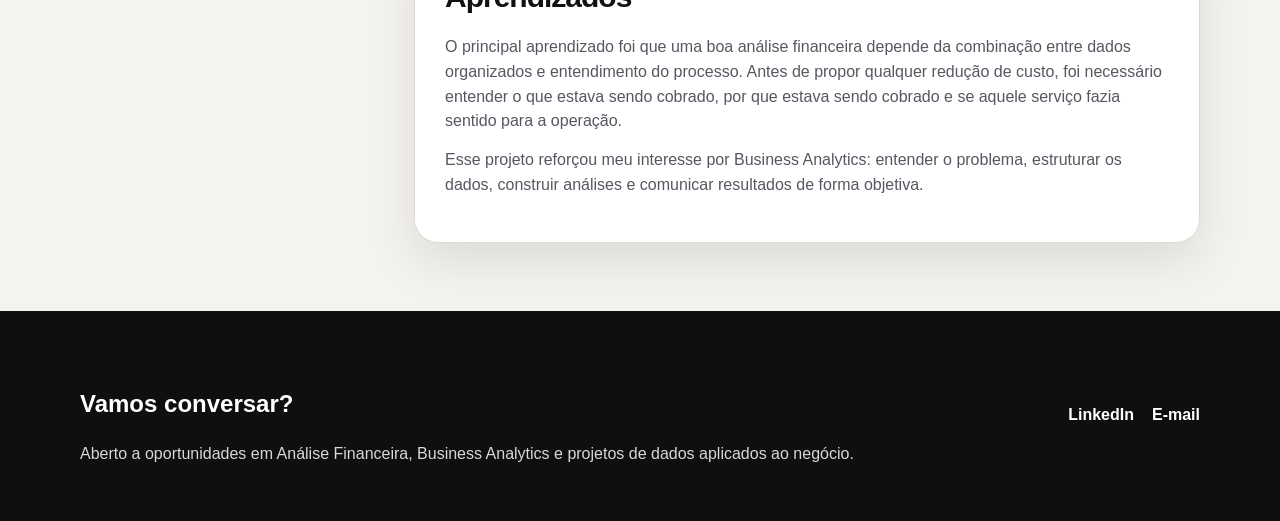
==== commit fc6350f1: "Add files via upload" ====
--- a/case-01.html
+++ b/case-01.html
@@ -20,7 +20,7 @@
 
   <header class="case-hero">
     <div class="container">
-      <a class="btn outline" href="index.html">← Voltar para Home</a>
+      <a class="btn light" href="index.html">← Voltar para Home</a>
       <div class="case-meta">
         <span class="pill">Case #01</span>
         <span class="pill">Projeto profissional</span>
@@ -31,7 +31,7 @@
       <p>Projeto real de análise financeira voltado à identificação de cobranças indevidas, revisão de pacotes bancários e oportunidades de redução de custos.</p>
       <div class="case-nav">
         <a class="btn light" href="#resultado">Ver resultados</a>
-        <a class="btn outline" href="case-02.html">Próximo case</a>
+        <a class="btn light" href="case-02.html">Próximo case</a>
       </div>
     </div>
   </header>
@@ -76,7 +76,7 @@
             <li>Extração e organização das tarifas bancárias em base única.</li>
             <li>Padronização dos dados por banco, empresa, agência, conta e categoria de cobrança.</li>
             <li>Classificação das tarifas por tipo de serviço, como boletos, pacotes, limite especial, cobranças avulsas e serviços sem utilização.</li>
-            <li>Construção de análises em Excel para comparar volume, custo unitário e recorrência das cobranças.</li>
+            <li>Construção de análises em Excel para comparar volume, custo unitário, recorrência das cobranças e impacto por empresa.</li>
             <li>Preparação de relatórios de apoio para discussão com a liderança e posterior tratativa com os bancos.</li>
           </ul>
         </section>
@@ -100,7 +100,7 @@
             <div class="metric"><strong>R$ 11,2 mil</strong><span>Potencial de economia anual</span></div>
             <div class="metric"><strong>16 CNPJs</strong><span>Escopo analisado</span></div>
           </div>
-          <p>O projeto contribuiu para criar uma visão mais clara sobre os custos bancários, apoiando decisões sobre cancelamentos, reembolsos e renegociações.</p>
+          <p>O projeto contribuiu para criar uma visão mais clara sobre os custos bancários, apoiando decisões sobre cancelamentos, reembolsos e renegociações. O principal ganho foi transformar uma análise operacional em uma visão gerencial, facilitando a comunicação dos achados e a priorização das tratativas com os bancos.</p>
         </section>
 
         <section class="article-block" id="evidencias">
--- a/style.css
+++ b/style.css
@@ -89,3 +89,15 @@
 .footer a{font-weight:850;color:#fff;margin-left:16px}
 .footer a:hover{color:var(--red)}
 @media(max-width:850px){.nav-inner{height:auto;padding:18px 0;gap:16px;align-items:flex-start}.nav-links{gap:12px;flex-wrap:wrap}.hero{padding:70px 0}.section-head{display:block}.section-head p{margin-top:12px}.grid.two,.grid.three,.content-grid,.metric-grid,.evidence-grid,.about-layout{grid-template-columns:1fr}.sidebar{position:static}.footer .container{display:block}.footer a{display:inline-block;margin:14px 14px 0 0}.project-card{min-height:auto}.case-hero{padding:54px 0}}
+
+
+/* Ajustes finais - inclusão Case #02 */
+.profile-img img{width:100%;height:360px;object-fit:cover;object-position:center top;}
+.profile-card{overflow:hidden;}
+.case-hero .btn.light{background:#fff !important;color:#111 !important;border-color:#fff !important;}
+.case-hero .btn.light:hover{background:var(--red) !important;color:#fff !important;border-color:var(--red) !important;}
+.section-head.center{max-width:900px;margin-left:auto;margin-right:auto;text-align:center;}
+.section-head.center p{margin-left:auto;margin-right:auto;text-align:center;}
+.footer .container > div:last-child{display:flex;gap:18px;flex-wrap:wrap;}
+.footer a{margin-left:0;}
+@media(max-width:850px){.profile-img img{height:300px}.footer .container > div:last-child{margin-top:18px}}
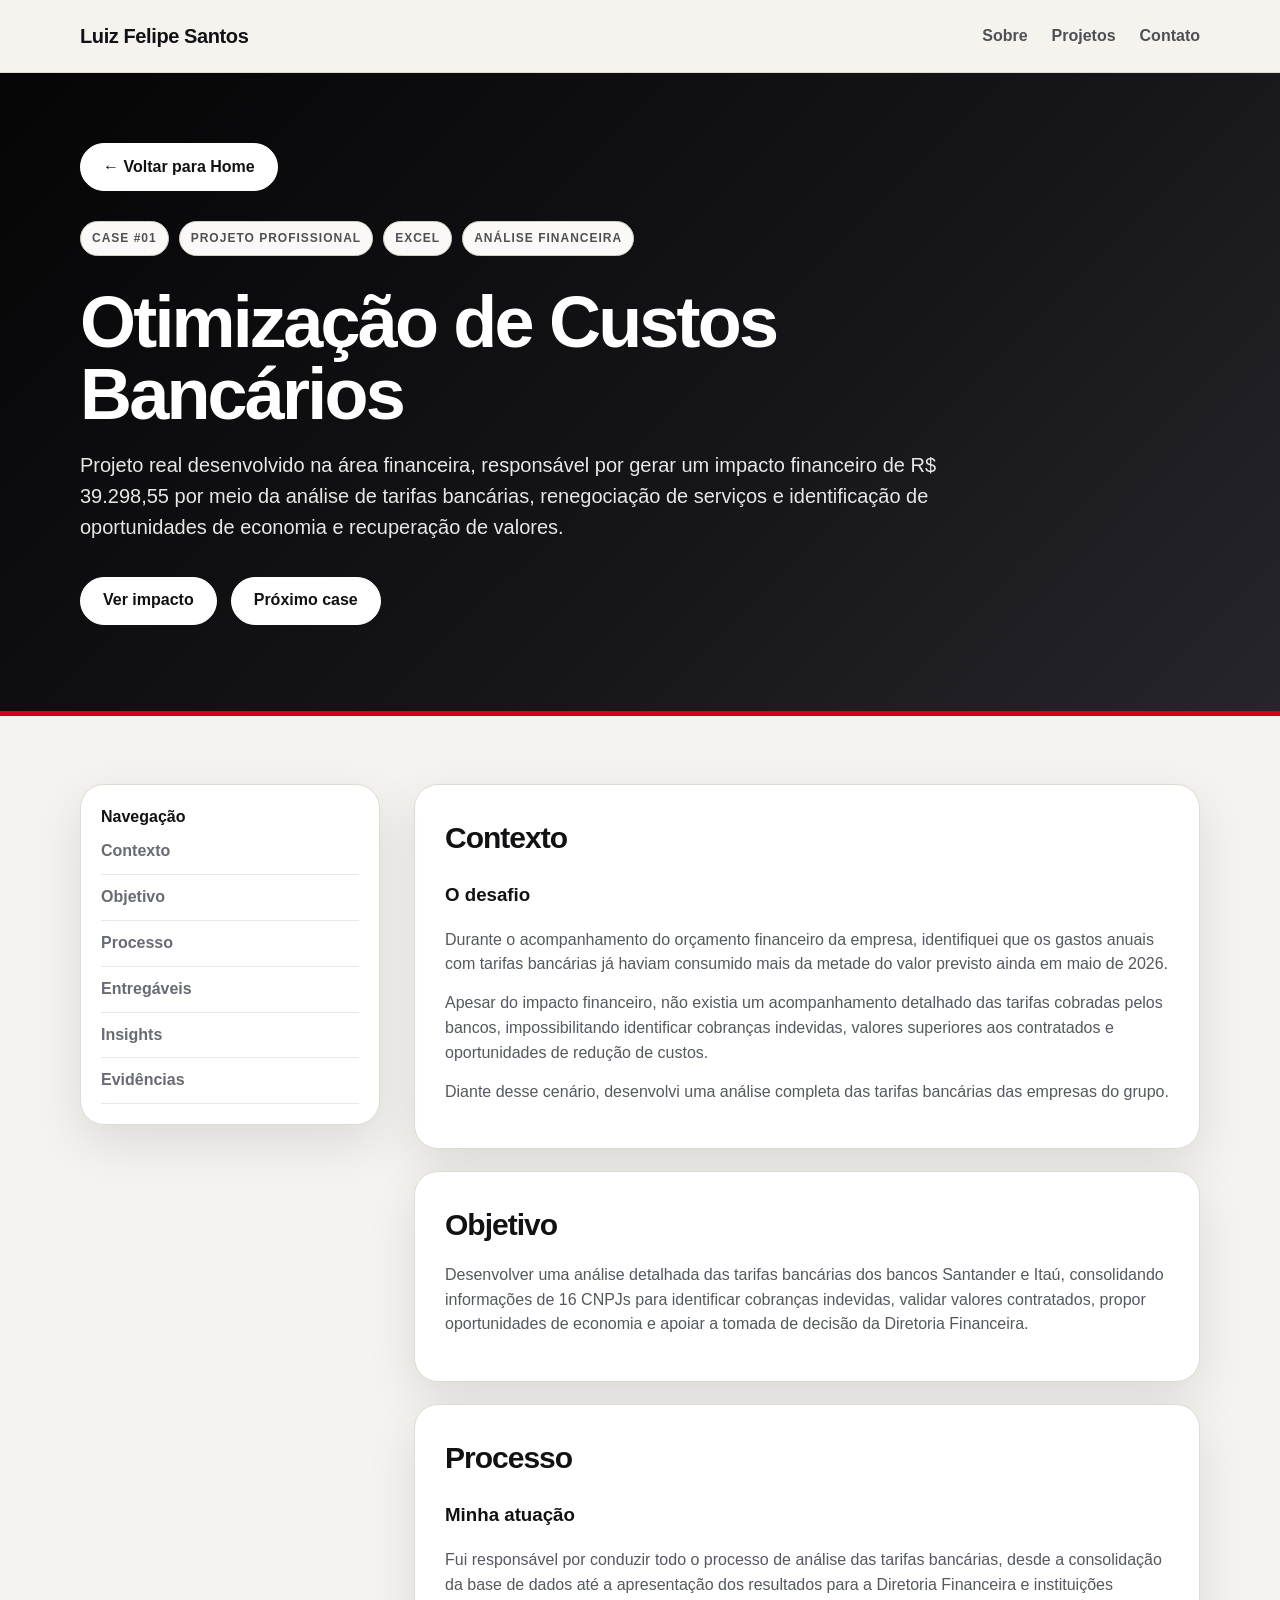
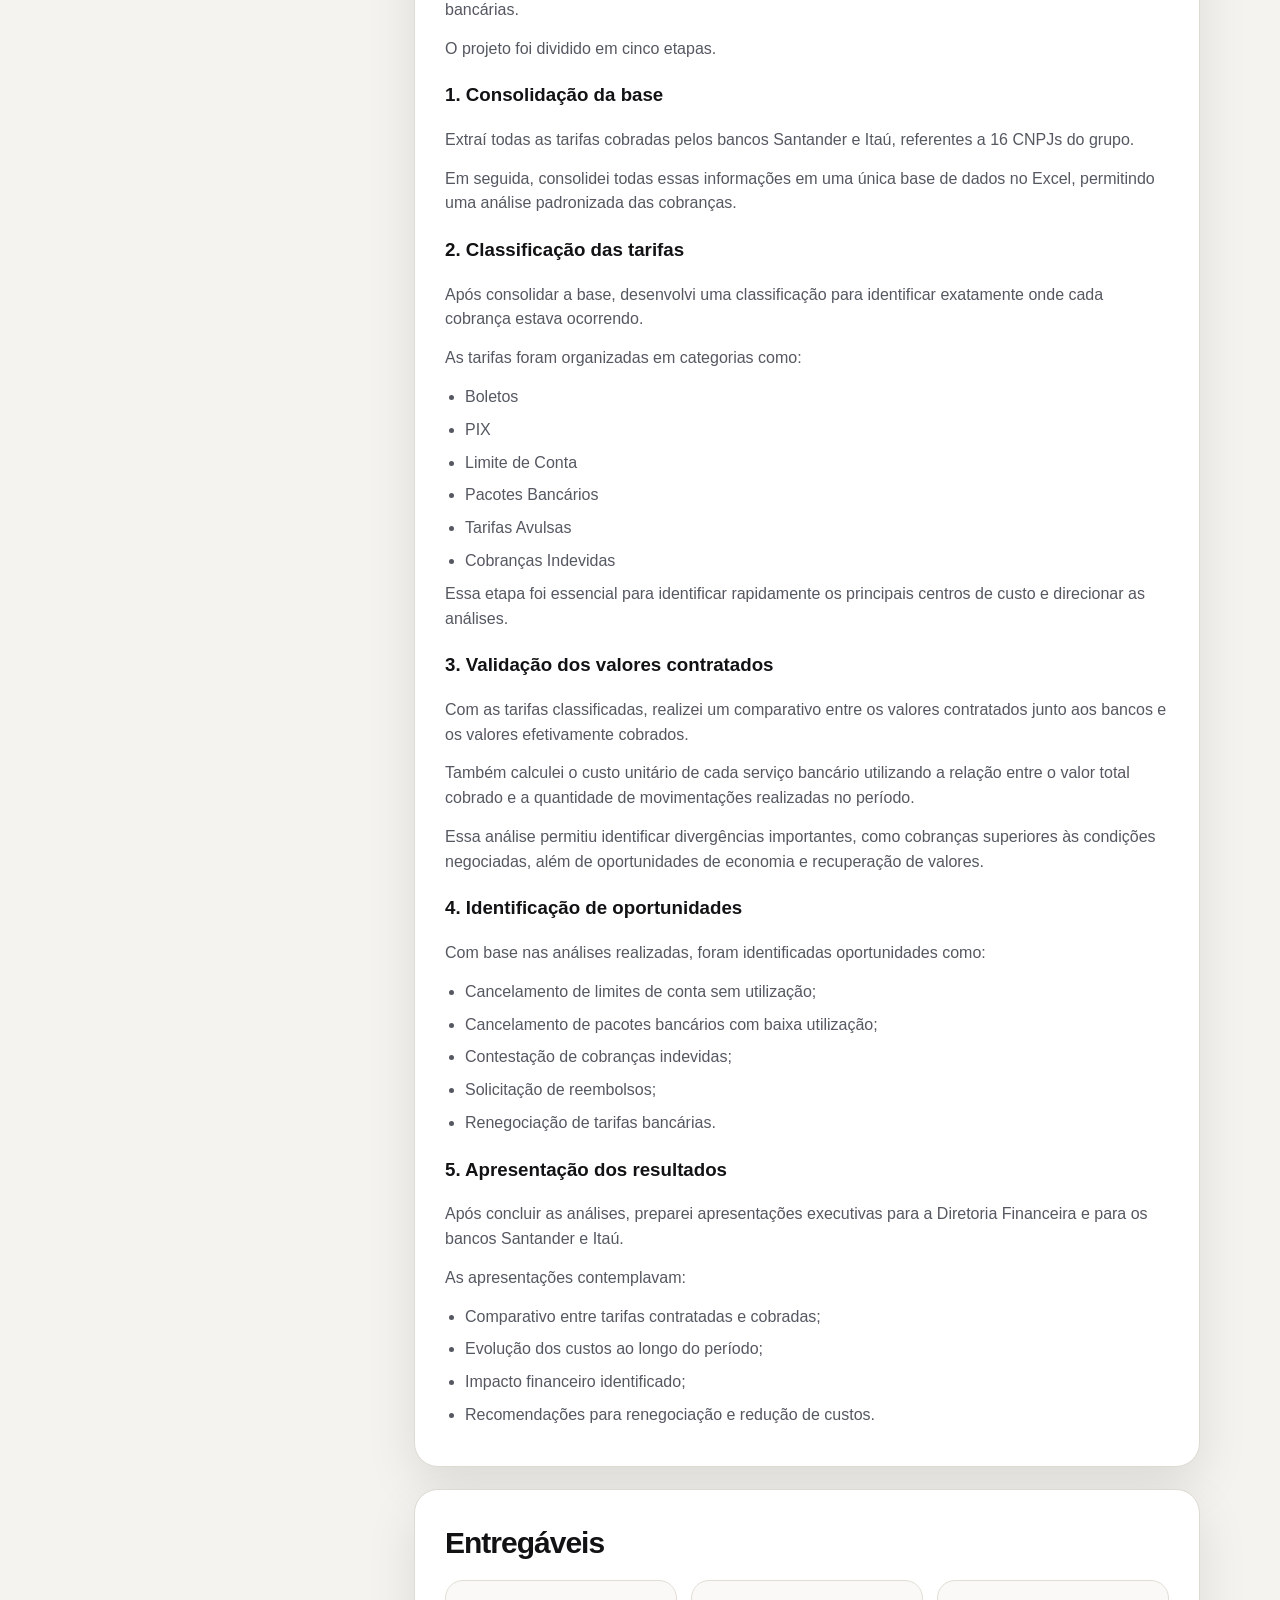
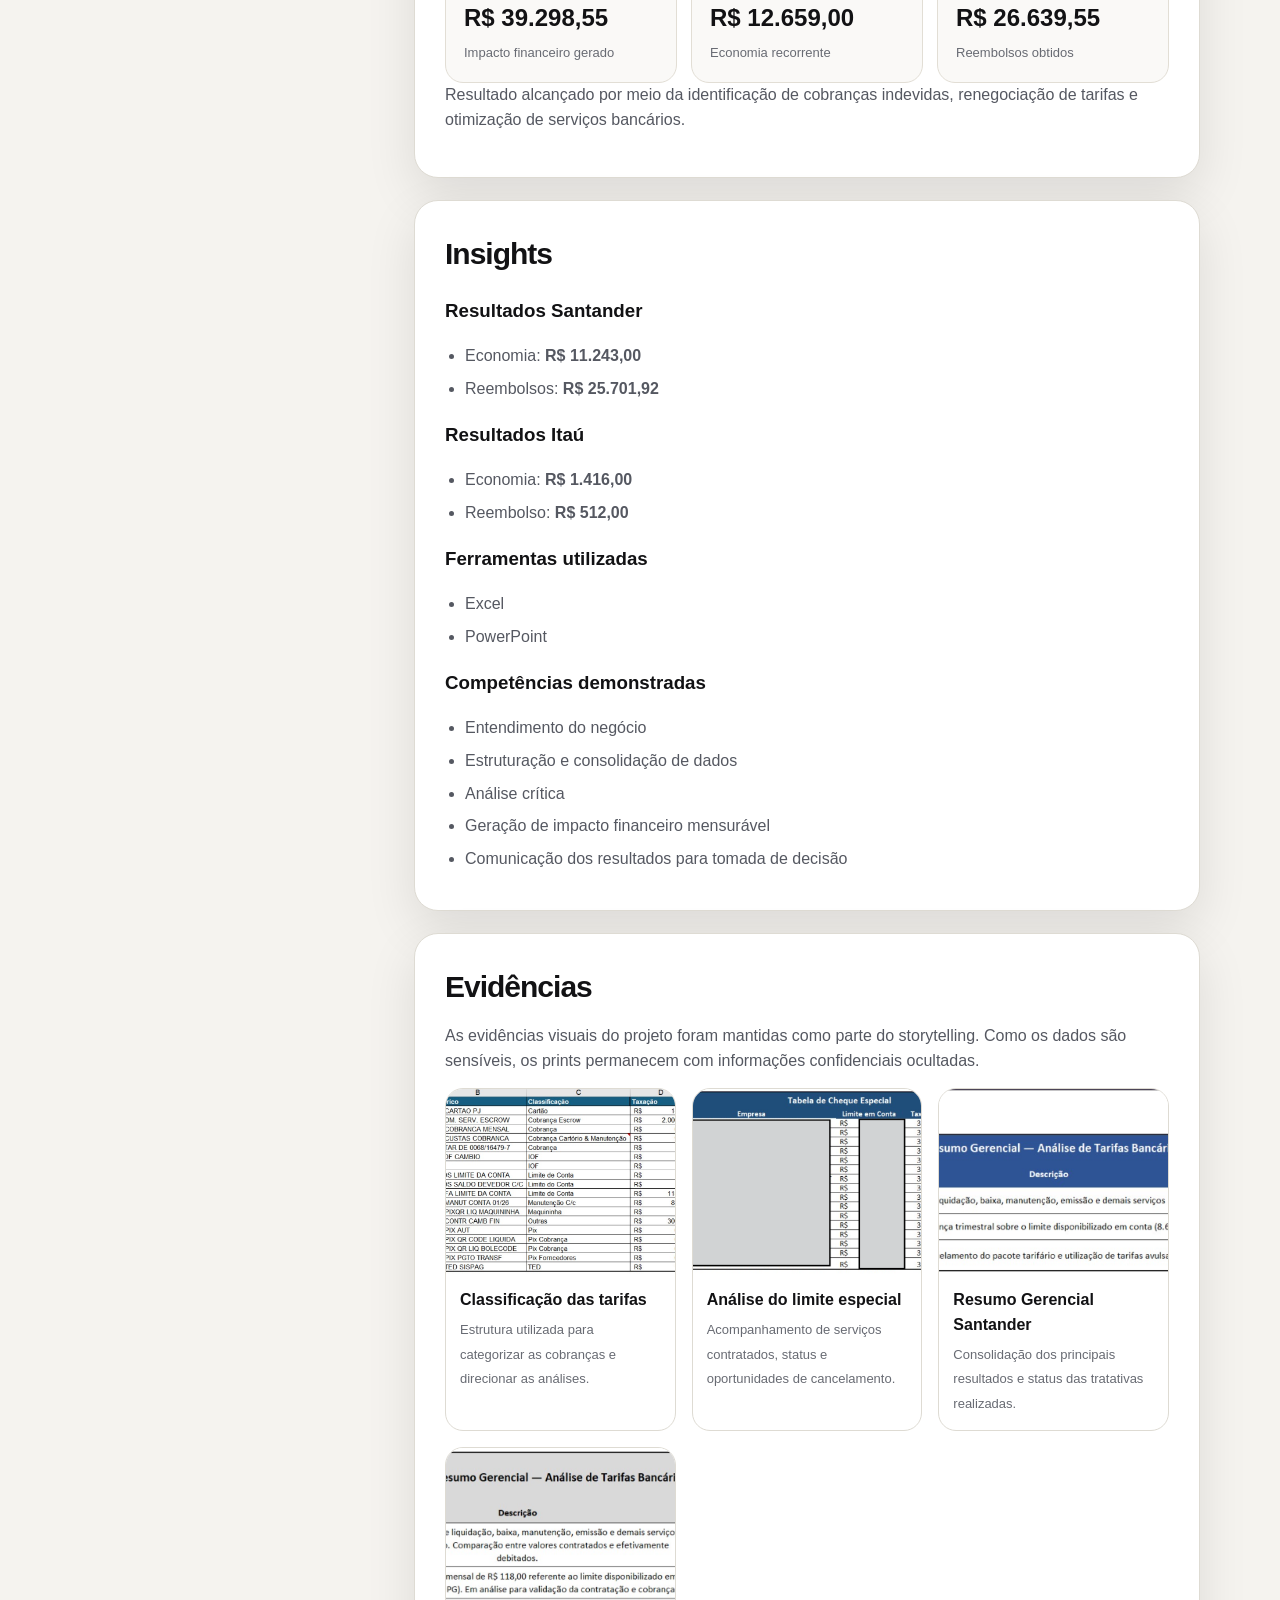
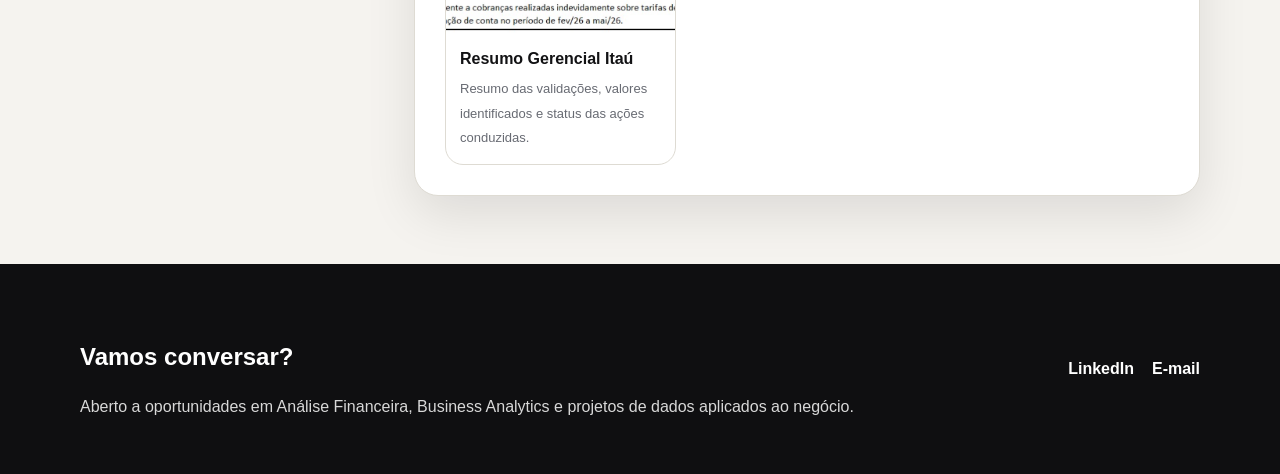
==== commit 09b95fe7: "Add files via upload" ====
--- a/case-01.html
+++ b/case-01.html
@@ -28,9 +28,9 @@
         <span class="pill">Análise financeira</span>
       </div>
       <h1>Otimização de Custos Bancários</h1>
-      <p>Projeto real de análise financeira voltado à identificação de cobranças indevidas, revisão de pacotes bancários e oportunidades de redução de custos.</p>
+      <p>Projeto real desenvolvido na área financeira, responsável por gerar um impacto financeiro de R$ 39.298,55 por meio da análise de tarifas bancárias, renegociação de serviços e identificação de oportunidades de economia e recuperação de valores.</p>
       <div class="case-nav">
-        <a class="btn light" href="#resultado">Ver resultados</a>
+        <a class="btn light" href="#entregaveis">Ver impacto</a>
         <a class="btn light" href="case-02.html">Próximo case</a>
       </div>
     </div>
@@ -44,88 +44,136 @@
           <a href="#contexto">Contexto</a>
           <a href="#objetivo">Objetivo</a>
           <a href="#processo">Processo</a>
-          <a href="#analises">Análises</a>
-          <a href="#resultado">Resultado</a>
+          <a href="#entregaveis">Entregáveis</a>
+          <a href="#insights">Insights</a>
           <a href="#evidencias">Evidências</a>
-          <a href="#aprendizados">Aprendizados</a>
         </div>
       </aside>
 
       <article class="article">
         <section class="article-block" id="contexto">
           <h2>Contexto</h2>
-          <p>Na rotina financeira, os custos bancários eram acompanhados de forma operacional, mas sem uma visão consolidada por empresa, banco, categoria de tarifa e tipo de serviço utilizado.</p>
-          <p>Esse cenário dificultava a identificação de cobranças indevidas, serviços recorrentes sem utilização, pacotes bancários pouco eficientes e oportunidades de renegociação com os bancos.</p>
-          <p>O projeto surgiu a partir da necessidade de transformar dados dispersos em uma análise clara para apoiar decisões da área financeira.</p>
+          <h3>O desafio</h3>
+          <p>Durante o acompanhamento do orçamento financeiro da empresa, identifiquei que os gastos anuais com tarifas bancárias já haviam consumido mais da metade do valor previsto ainda em maio de 2026.</p>
+          <p>Apesar do impacto financeiro, não existia um acompanhamento detalhado das tarifas cobradas pelos bancos, impossibilitando identificar cobranças indevidas, valores superiores aos contratados e oportunidades de redução de custos.</p>
+          <p>Diante desse cenário, desenvolvi uma análise completa das tarifas bancárias das empresas do grupo.</p>
         </section>
 
         <section class="article-block" id="objetivo">
           <h2>Objetivo</h2>
-          <p>Construir uma análise gerencial para entender a composição dos custos bancários, identificar distorções e apoiar uma tomada de decisão mais segura sobre cancelamentos, solicitações de reembolso e renegociações.</p>
-          <ul>
-            <li>Mapear as principais categorias de tarifas cobradas.</li>
-            <li>Comparar valores cobrados com o uso real dos serviços.</li>
-            <li>Identificar cobranças indevidas ou fora do padrão esperado.</li>
-            <li>Gerar uma visão consolidada para apresentação interna e tratativa com os bancos.</li>
-          </ul>
+          <p>Desenvolver uma análise detalhada das tarifas bancárias dos bancos Santander e Itaú, consolidando informações de 16 CNPJs para identificar cobranças indevidas, validar valores contratados, propor oportunidades de economia e apoiar a tomada de decisão da Diretoria Financeira.</p>
         </section>
 
         <section class="article-block" id="processo">
           <h2>Processo</h2>
+          <h3>Minha atuação</h3>
+          <p>Fui responsável por conduzir todo o processo de análise das tarifas bancárias, desde a consolidação da base de dados até a apresentação dos resultados para a Diretoria Financeira e instituições bancárias.</p>
+          <p>O projeto foi dividido em cinco etapas.</p>
+
+          <h3>1. Consolidação da base</h3>
+          <p>Extraí todas as tarifas cobradas pelos bancos Santander e Itaú, referentes a 16 CNPJs do grupo.</p>
+          <p>Em seguida, consolidei todas essas informações em uma única base de dados no Excel, permitindo uma análise padronizada das cobranças.</p>
+
+          <h3>2. Classificação das tarifas</h3>
+          <p>Após consolidar a base, desenvolvi uma classificação para identificar exatamente onde cada cobrança estava ocorrendo.</p>
+          <p>As tarifas foram organizadas em categorias como:</p>
           <ul>
-            <li>Extração e organização das tarifas bancárias em base única.</li>
-            <li>Padronização dos dados por banco, empresa, agência, conta e categoria de cobrança.</li>
-            <li>Classificação das tarifas por tipo de serviço, como boletos, pacotes, limite especial, cobranças avulsas e serviços sem utilização.</li>
-            <li>Construção de análises em Excel para comparar volume, custo unitário, recorrência das cobranças e impacto por empresa.</li>
-            <li>Preparação de relatórios de apoio para discussão com a liderança e posterior tratativa com os bancos.</li>
+            <li>Boletos</li>
+            <li>PIX</li>
+            <li>Limite de Conta</li>
+            <li>Pacotes Bancários</li>
+            <li>Tarifas Avulsas</li>
+            <li>Cobranças Indevidas</li>
+          </ul>
+          <p>Essa etapa foi essencial para identificar rapidamente os principais centros de custo e direcionar as análises.</p>
+
+          <h3>3. Validação dos valores contratados</h3>
+          <p>Com as tarifas classificadas, realizei um comparativo entre os valores contratados junto aos bancos e os valores efetivamente cobrados.</p>
+          <p>Também calculei o custo unitário de cada serviço bancário utilizando a relação entre o valor total cobrado e a quantidade de movimentações realizadas no período.</p>
+          <p>Essa análise permitiu identificar divergências importantes, como cobranças superiores às condições negociadas, além de oportunidades de economia e recuperação de valores.</p>
+
+          <h3>4. Identificação de oportunidades</h3>
+          <p>Com base nas análises realizadas, foram identificadas oportunidades como:</p>
+          <ul>
+            <li>Cancelamento de limites de conta sem utilização;</li>
+            <li>Cancelamento de pacotes bancários com baixa utilização;</li>
+            <li>Contestação de cobranças indevidas;</li>
+            <li>Solicitação de reembolsos;</li>
+            <li>Renegociação de tarifas bancárias.</li>
+          </ul>
+
+          <h3>5. Apresentação dos resultados</h3>
+          <p>Após concluir as análises, preparei apresentações executivas para a Diretoria Financeira e para os bancos Santander e Itaú.</p>
+          <p>As apresentações contemplavam:</p>
+          <ul>
+            <li>Comparativo entre tarifas contratadas e cobradas;</li>
+            <li>Evolução dos custos ao longo do período;</li>
+            <li>Impacto financeiro identificado;</li>
+            <li>Recomendações para renegociação e redução de custos.</li>
           </ul>
         </section>
 
-        <section class="article-block" id="analises">
-          <h2>Análises realizadas</h2>
-          <p>O trabalho não se limitou a somar valores. A análise buscou entender o comportamento dos custos e a relação entre cobrança, uso do serviço e necessidade real para o negócio.</p>
+        <section class="article-block" id="entregaveis">
+          <h2>Entregáveis</h2>
+          <div class="metric-grid">
+            <div class="metric"><strong>R$ 39.298,55</strong><span>Impacto financeiro gerado</span></div>
+            <div class="metric"><strong>R$ 12.659,00</strong><span>Economia recorrente</span></div>
+            <div class="metric"><strong>R$ 26.639,55</strong><span>Reembolsos obtidos</span></div>
+          </div>
+          <p>Resultado alcançado por meio da identificação de cobranças indevidas, renegociação de tarifas e otimização de serviços bancários.</p>
+        </section>
+
+        <section class="article-block" id="insights">
+          <h2>Insights</h2>
+          <h3>Resultados Santander</h3>
           <ul>
-            <li>Comparativo de custos por empresa e agência.</li>
-            <li>Análise de tarifas recorrentes e serviços sem utilização.</li>
-            <li>Identificação de cobranças acima do esperado.</li>
-            <li>Separação entre custos necessários, custos questionáveis e possíveis cobranças indevidas.</li>
-            <li>Criação de visão gerencial para facilitar a comunicação dos resultados.</li>
+            <li>Economia: <strong>R$ 11.243,00</strong></li>
+            <li>Reembolsos: <strong>R$ 25.701,92</strong></li>
+          </ul>
+
+          <h3>Resultados Itaú</h3>
+          <ul>
+            <li>Economia: <strong>R$ 1.416,00</strong></li>
+            <li>Reembolso: <strong>R$ 512,00</strong></li>
+          </ul>
+
+          <h3>Ferramentas utilizadas</h3>
+          <ul>
+            <li>Excel</li>
+            <li>PowerPoint</li>
+          </ul>
+
+          <h3>Competências demonstradas</h3>
+          <ul>
+            <li>Entendimento do negócio</li>
+            <li>Estruturação e consolidação de dados</li>
+            <li>Análise crítica</li>
+            <li>Geração de impacto financeiro mensurável</li>
+            <li>Comunicação dos resultados para tomada de decisão</li>
           </ul>
         </section>
 
-        <section class="article-block" id="resultado">
-          <h2>Resultado</h2>
-          <div class="metric-grid">
-            <div class="metric"><strong>R$ 25,7 mil</strong><span>Reembolso identificado no Santander</span></div>
-            <div class="metric"><strong>R$ 11,2 mil</strong><span>Potencial de economia anual</span></div>
-            <div class="metric"><strong>16 CNPJs</strong><span>Escopo analisado</span></div>
-          </div>
-          <p>O projeto contribuiu para criar uma visão mais clara sobre os custos bancários, apoiando decisões sobre cancelamentos, reembolsos e renegociações. O principal ganho foi transformar uma análise operacional em uma visão gerencial, facilitando a comunicação dos achados e a priorização das tratativas com os bancos.</p>
-        </section>
-
         <section class="article-block" id="evidencias">
-          <h2>Evidências do projeto</h2>
-          <p>As evidências visuais do projeto foram mantidas como parte do storytelling. Como os dados são sensíveis, os prints devem permanecer com valores, empresas ou informações confidenciais ocultadas.</p>
+          <h2>Evidências</h2>
+          <p>As evidências visuais do projeto foram mantidas como parte do storytelling. Como os dados são sensíveis, os prints permanecem com informações confidenciais ocultadas.</p>
           <div class="evidence-grid">
             <div class="evidence">
-              <div class="placeholder">ANÁLISE POR AGÊNCIA</div>
-              <div><strong>Agências e contas</strong><span>Visão consolidada para comparar cobranças por banco, agência e empresa.</span></div>
+              <img src="assets/images/case01-classificacao-tarifas.png" alt="Classificação das tarifas bancárias">
+              <div><strong>Classificação das tarifas</strong><span>Estrutura utilizada para categorizar as cobranças e direcionar as análises.</span></div>
             </div>
             <div class="evidence">
-              <div class="placeholder">CONTROLE DE CUSTOS</div>
-              <div><strong>Custos bancários</strong><span>Base usada para classificar tarifas, recorrências e oportunidades de economia.</span></div>
+              <img src="assets/images/case01-limite-especial.png" alt="Análise de limite especial">
+              <div><strong>Análise do limite especial</strong><span>Acompanhamento de serviços contratados, status e oportunidades de cancelamento.</span></div>
             </div>
             <div class="evidence">
-              <div class="placeholder">RELATÓRIO GERENCIAL</div>
-              <div><strong>Resumo executivo</strong><span>Material de apoio para comunicar os principais achados e próximos passos.</span></div>
+              <img src="assets/images/case01-resumo-santander.png" alt="Resumo gerencial Santander">
+              <div><strong>Resumo Gerencial Santander</strong><span>Consolidação dos principais resultados e status das tratativas realizadas.</span></div>
+            </div>
+            <div class="evidence">
+              <img src="assets/images/case01-resumo-itau.png" alt="Resumo gerencial Itaú">
+              <div><strong>Resumo Gerencial Itaú</strong><span>Resumo das validações, valores identificados e status das ações conduzidas.</span></div>
             </div>
           </div>
-        </section>
-
-        <section class="article-block" id="aprendizados">
-          <h2>Aprendizados</h2>
-          <p>O principal aprendizado foi que uma boa análise financeira depende da combinação entre dados organizados e entendimento do processo. Antes de propor qualquer redução de custo, foi necessário entender o que estava sendo cobrado, por que estava sendo cobrado e se aquele serviço fazia sentido para a operação.</p>
-          <p>Esse projeto reforçou meu interesse por Business Analytics: entender o problema, estruturar os dados, construir análises e comunicar resultados de forma objetiva.</p>
         </section>
       </article>
     </div>
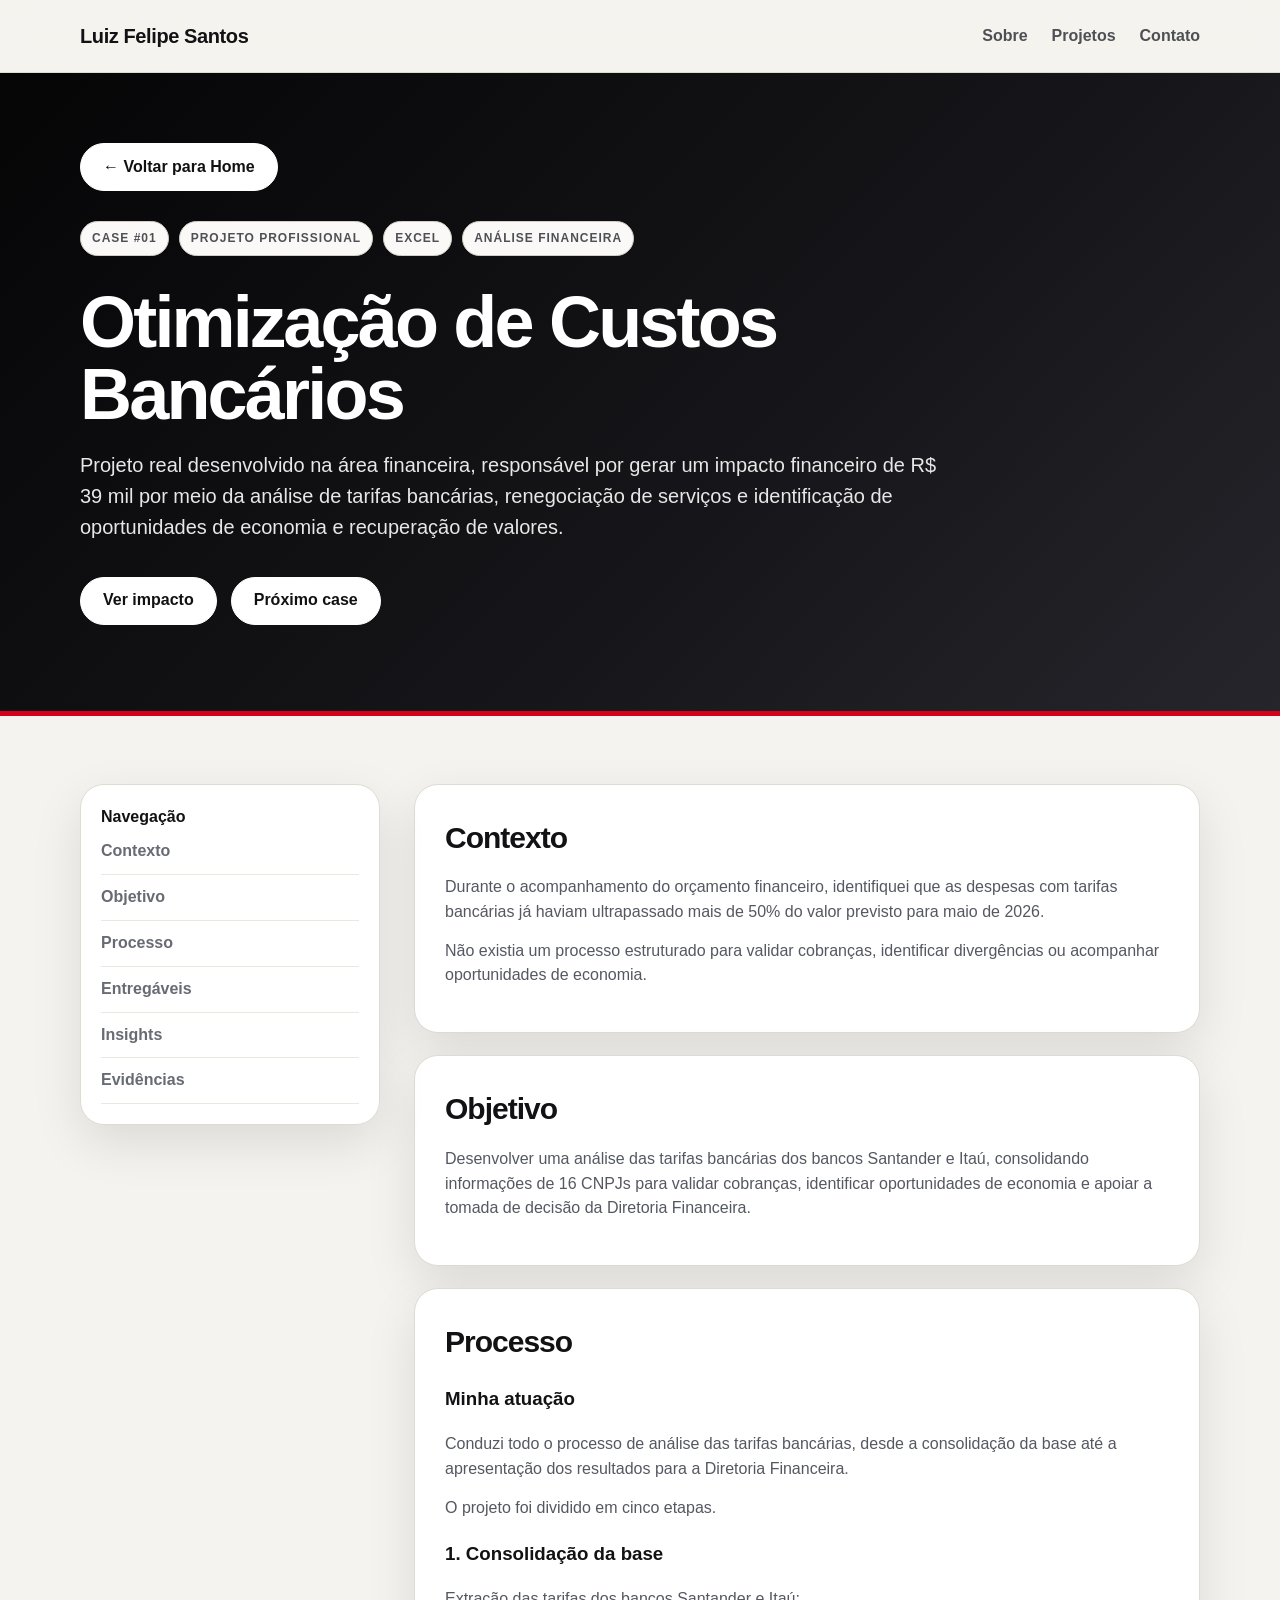
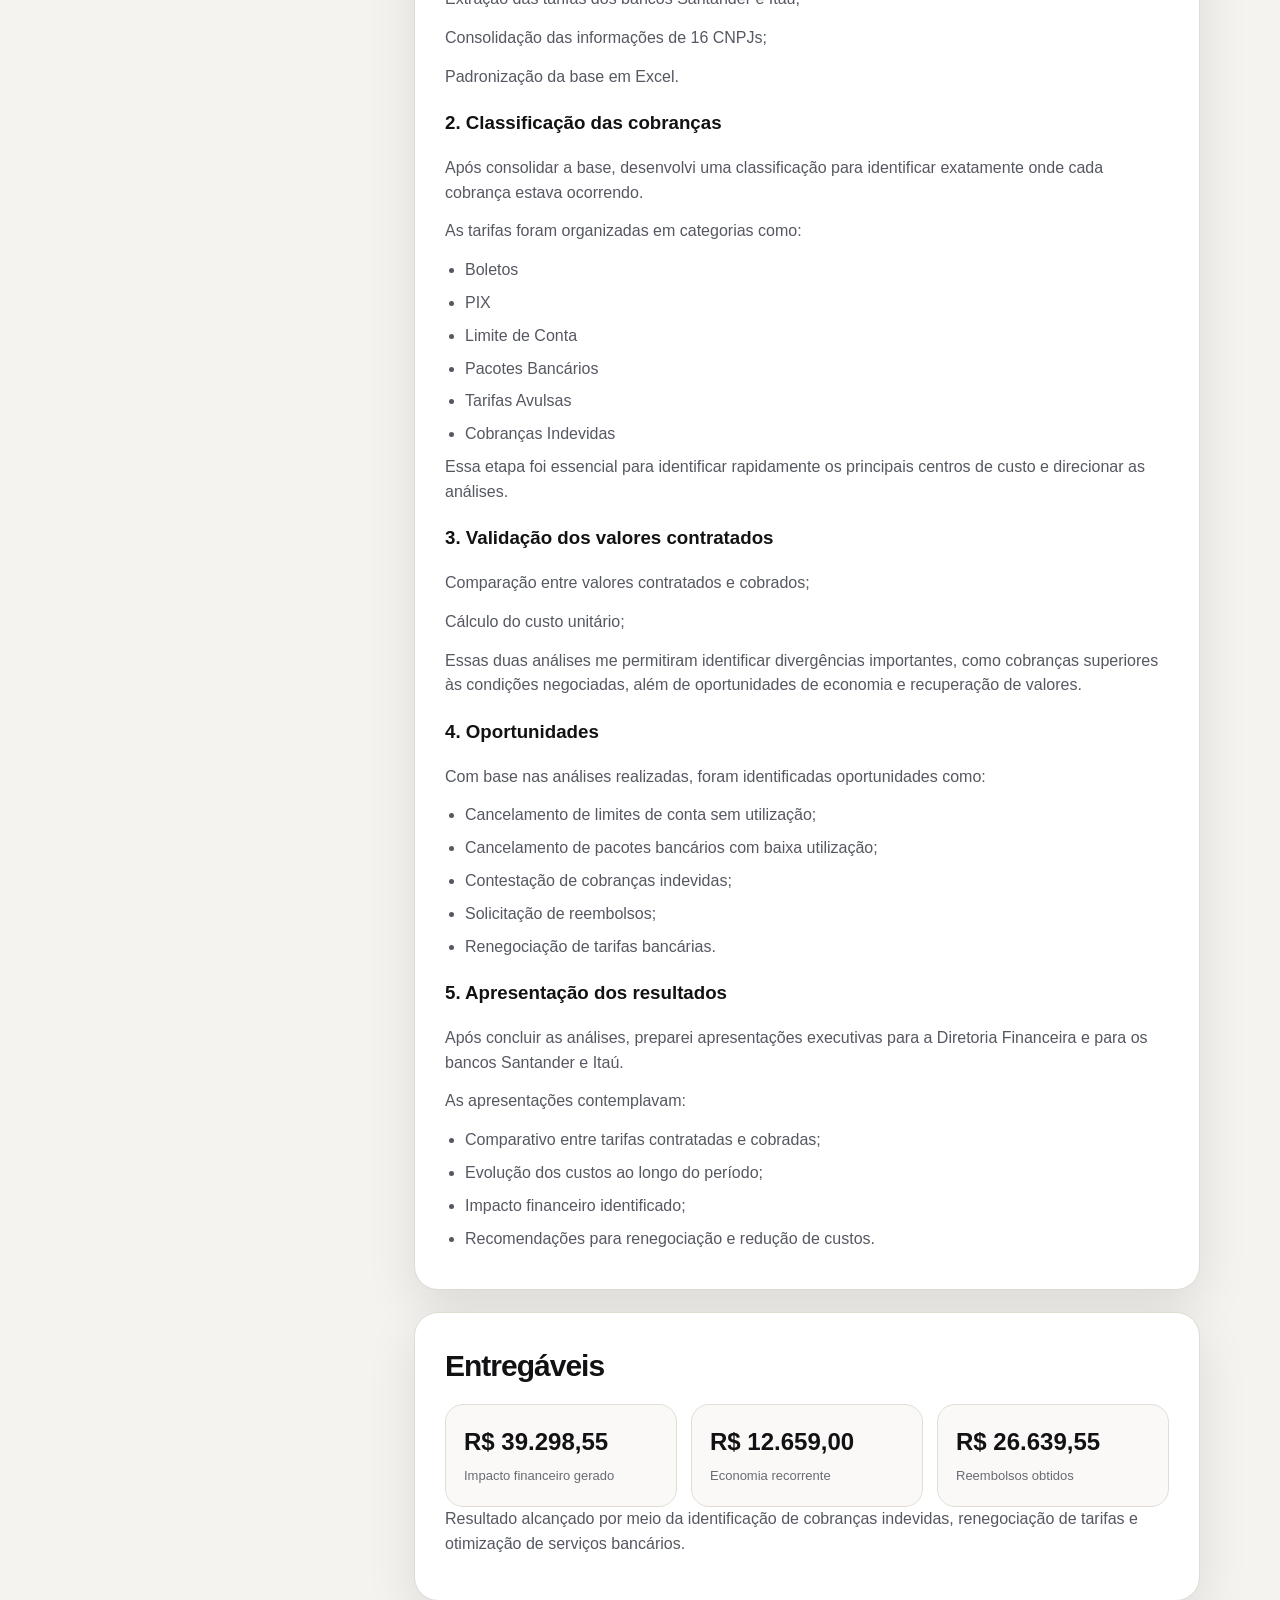
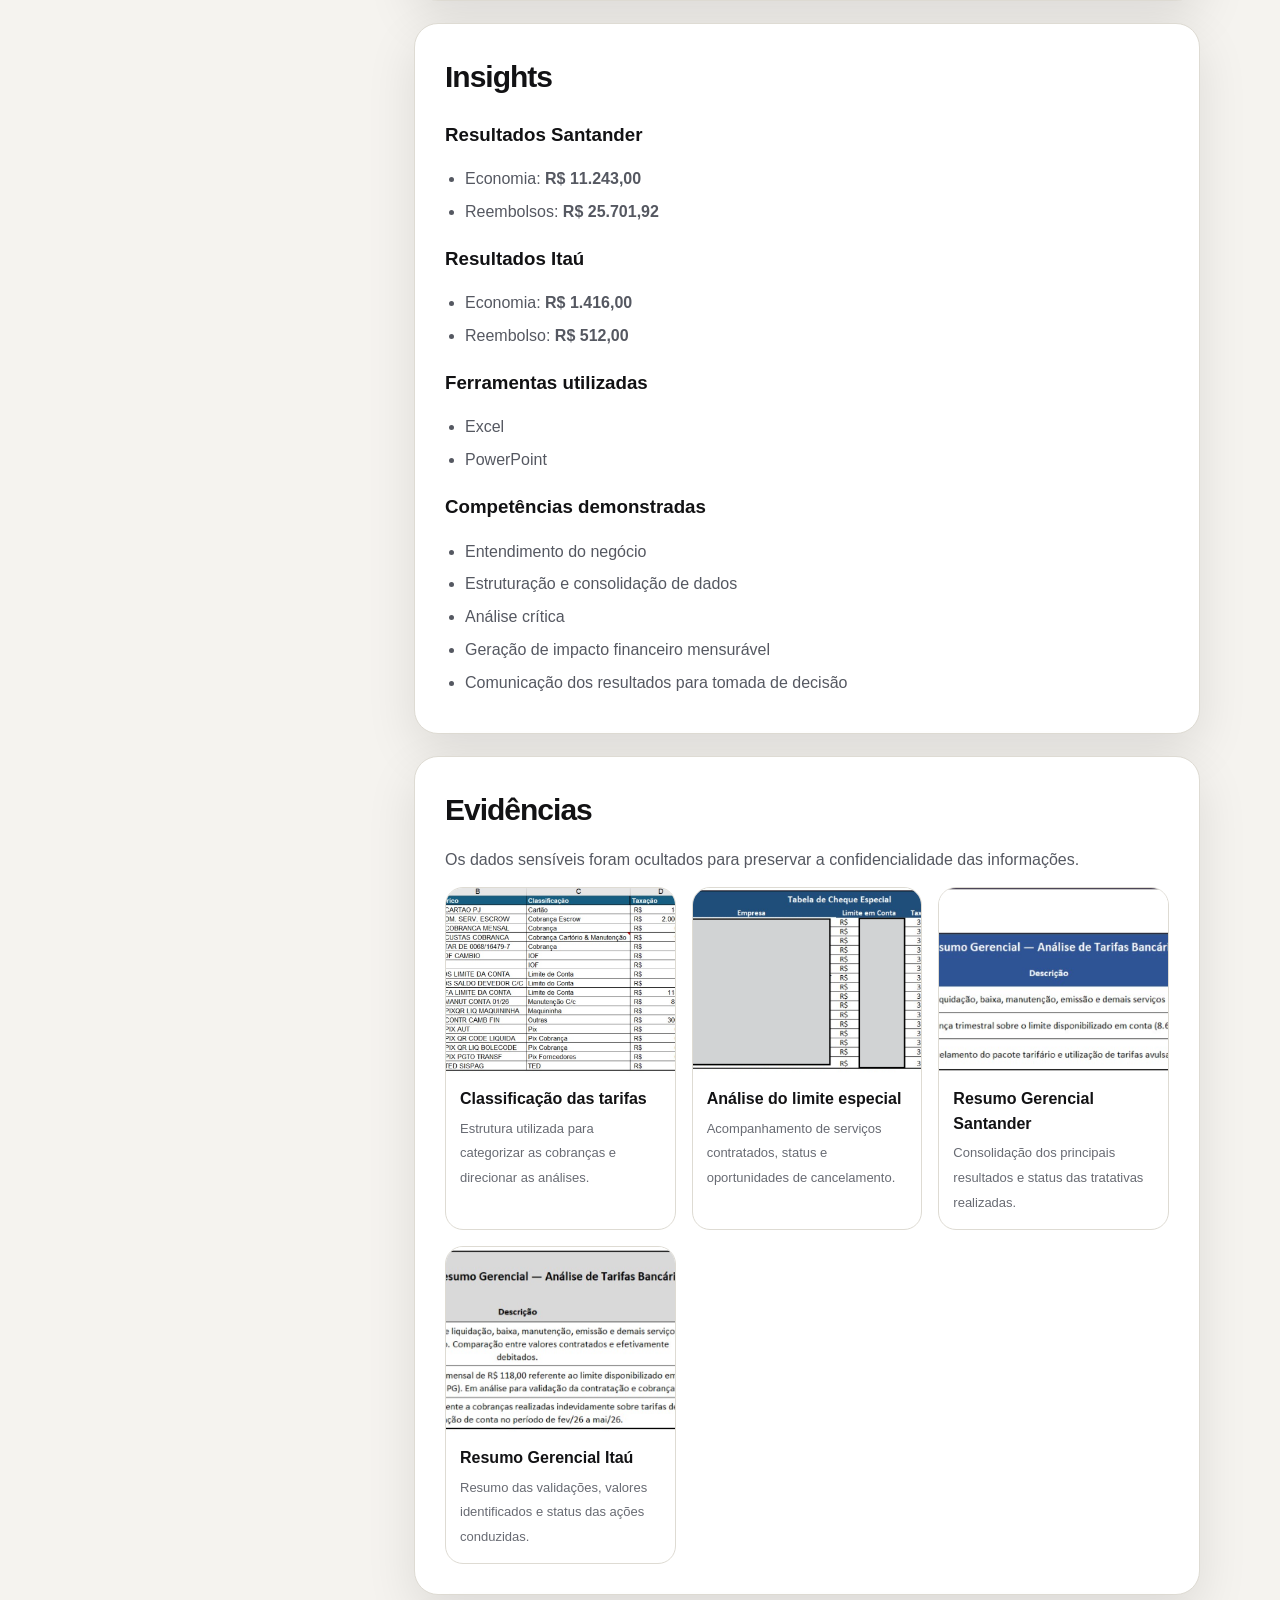
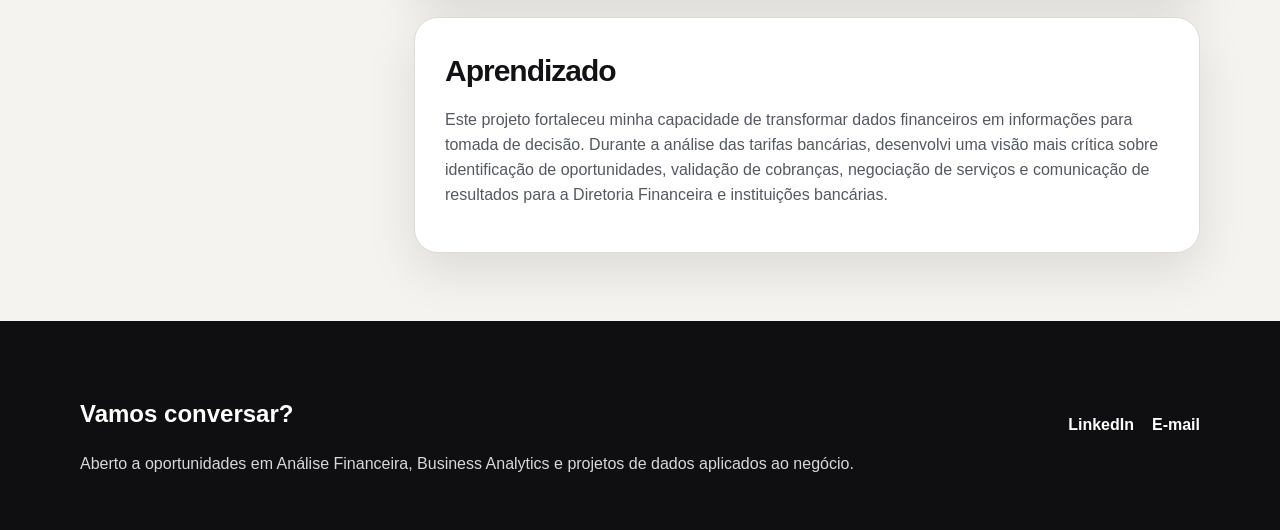
==== commit 1089c99c: "Atualização completa do portfólio" ====
--- a/case-01.html
+++ b/case-01.html
@@ -28,7 +28,7 @@
         <span class="pill">Análise financeira</span>
       </div>
       <h1>Otimização de Custos Bancários</h1>
-      <p>Projeto real desenvolvido na área financeira, responsável por gerar um impacto financeiro de R$ 39.298,55 por meio da análise de tarifas bancárias, renegociação de serviços e identificação de oportunidades de economia e recuperação de valores.</p>
+      <p>Projeto real desenvolvido na área financeira, responsável por gerar um impacto financeiro de R$ 39 mil por meio da análise de tarifas bancárias, renegociação de serviços e identificação de oportunidades de economia e recuperação de valores.</p>
       <div class="case-nav">
         <a class="btn light" href="#entregaveis">Ver impacto</a>
         <a class="btn light" href="case-02.html">Próximo case</a>
@@ -53,28 +53,27 @@
       <article class="article">
         <section class="article-block" id="contexto">
           <h2>Contexto</h2>
-          <h3>O desafio</h3>
-          <p>Durante o acompanhamento do orçamento financeiro da empresa, identifiquei que os gastos anuais com tarifas bancárias já haviam consumido mais da metade do valor previsto ainda em maio de 2026.</p>
-          <p>Apesar do impacto financeiro, não existia um acompanhamento detalhado das tarifas cobradas pelos bancos, impossibilitando identificar cobranças indevidas, valores superiores aos contratados e oportunidades de redução de custos.</p>
-          <p>Diante desse cenário, desenvolvi uma análise completa das tarifas bancárias das empresas do grupo.</p>
+          <p>Durante o acompanhamento do orçamento financeiro, identifiquei que as despesas com tarifas bancárias já haviam ultrapassado mais de 50% do valor previsto para maio de 2026.</p>
+          <p>Não existia um processo estruturado para validar cobranças, identificar divergências ou acompanhar oportunidades de economia.</p>
         </section>
 
         <section class="article-block" id="objetivo">
           <h2>Objetivo</h2>
-          <p>Desenvolver uma análise detalhada das tarifas bancárias dos bancos Santander e Itaú, consolidando informações de 16 CNPJs para identificar cobranças indevidas, validar valores contratados, propor oportunidades de economia e apoiar a tomada de decisão da Diretoria Financeira.</p>
+          <p>Desenvolver uma análise das tarifas bancárias dos bancos Santander e Itaú, consolidando informações de 16 CNPJs para validar cobranças, identificar oportunidades de economia e apoiar a tomada de decisão da Diretoria Financeira.</p>
         </section>
 
         <section class="article-block" id="processo">
           <h2>Processo</h2>
           <h3>Minha atuação</h3>
-          <p>Fui responsável por conduzir todo o processo de análise das tarifas bancárias, desde a consolidação da base de dados até a apresentação dos resultados para a Diretoria Financeira e instituições bancárias.</p>
+          <p>Conduzi todo o processo de análise das tarifas bancárias, desde a consolidação da base até a apresentação dos resultados para a Diretoria Financeira.</p>
           <p>O projeto foi dividido em cinco etapas.</p>
 
           <h3>1. Consolidação da base</h3>
-          <p>Extraí todas as tarifas cobradas pelos bancos Santander e Itaú, referentes a 16 CNPJs do grupo.</p>
-          <p>Em seguida, consolidei todas essas informações em uma única base de dados no Excel, permitindo uma análise padronizada das cobranças.</p>
+          <p>Extração das tarifas dos bancos Santander e Itaú;</p>
+          <p>Consolidação das informações de 16 CNPJs;</p>
+          <p>Padronização da base em Excel.</p>
 
-          <h3>2. Classificação das tarifas</h3>
+          <h3>2. Classificação das cobranças</h3>
           <p>Após consolidar a base, desenvolvi uma classificação para identificar exatamente onde cada cobrança estava ocorrendo.</p>
           <p>As tarifas foram organizadas em categorias como:</p>
           <ul>
@@ -88,11 +87,11 @@
           <p>Essa etapa foi essencial para identificar rapidamente os principais centros de custo e direcionar as análises.</p>
 
           <h3>3. Validação dos valores contratados</h3>
-          <p>Com as tarifas classificadas, realizei um comparativo entre os valores contratados junto aos bancos e os valores efetivamente cobrados.</p>
-          <p>Também calculei o custo unitário de cada serviço bancário utilizando a relação entre o valor total cobrado e a quantidade de movimentações realizadas no período.</p>
-          <p>Essa análise permitiu identificar divergências importantes, como cobranças superiores às condições negociadas, além de oportunidades de economia e recuperação de valores.</p>
+          <p>Comparação entre valores contratados e cobrados;</p>
+          <p>Cálculo do custo unitário;</p>
+          <p>Essas duas análises me permitiram identificar divergências importantes, como cobranças superiores às condições negociadas, além de oportunidades de economia e recuperação de valores.</p>
 
-          <h3>4. Identificação de oportunidades</h3>
+          <h3>4. Oportunidades</h3>
           <p>Com base nas análises realizadas, foram identificadas oportunidades como:</p>
           <ul>
             <li>Cancelamento de limites de conta sem utilização;</li>
@@ -155,7 +154,7 @@
 
         <section class="article-block" id="evidencias">
           <h2>Evidências</h2>
-          <p>As evidências visuais do projeto foram mantidas como parte do storytelling. Como os dados são sensíveis, os prints permanecem com informações confidenciais ocultadas.</p>
+          <p>Os dados sensíveis foram ocultados para preservar a confidencialidade das informações.</p>
           <div class="evidence-grid">
             <div class="evidence">
               <img src="assets/images/case01-classificacao-tarifas.png" alt="Classificação das tarifas bancárias">
@@ -175,6 +174,11 @@
             </div>
           </div>
         </section>
+
+       <section class="article-block">
+          <h2>Aprendizado</h2>
+          <p>Este projeto fortaleceu minha capacidade de transformar dados financeiros em informações para tomada de decisão. Durante a análise das tarifas bancárias, desenvolvi uma visão mais crítica sobre identificação de oportunidades, validação de cobranças, negociação de serviços e comunicação de resultados para a Diretoria Financeira e instituições bancárias.</p>
+        </section>
       </article>
     </div>
   </main>
@@ -192,4 +196,4 @@
     </div>
   </footer>
 </body>
-</html>
+</html>
--- a/style.css
+++ b/style.css
@@ -34,10 +34,12 @@
 .section-head.center{display:block;text-align:center;margin-bottom:34px}
 .section-head.center h2{margin-bottom:16px}
 .section-head.center p{margin:0 auto;max-width:760px;font-size:18px}
-.grid{display:grid;gap:18px}
+.grid{display:grid;gap:30px}
 .grid.two{grid-template-columns:repeat(2,1fr)}
-.grid.three{grid-template-columns:repeat(3,1fr)}
-.card{background:var(--paper);border:1px solid var(--line);border-radius:var(--radius);padding:28px;box-shadow:var(--shadow)}
+.grid.three{
+    grid-template-columns:repeat(3,1fr);
+}
+.card{background:var(--paper);border:1px solid var(--line);border-radius:var(--radius);padding:22px;box-shadow:var(--shadow)}
 .card h3{font-size:24px;line-height:1.1;margin:0 0 12px;letter-spacing:-.8px}
 .card p{color:var(--muted);margin:0 0 18px}
 .pill{display:inline-flex;align-items:center;border:1px solid #d2cec4;background:#faf9f7;border-radius:999px;padding:7px 11px;font-size:12px;text-transform:uppercase;letter-spacing:1px;font-weight:900;color:#4f5055}
@@ -48,7 +50,7 @@
 .profile-card h3{margin:0 0 4px;font-size:24px;letter-spacing:-.7px}
 .profile-card p{margin:0;color:var(--muted)}
 .profile-note{font-size:12px;color:#777;margin-top:12px;border-top:1px solid var(--line);padding-top:12px}
-.project-card{min-height:360px;display:flex;flex-direction:column;justify-content:space-between;position:relative;overflow:hidden}
+.project-card{min-height:390px;display:flex;flex-direction:column;justify-content:space-between;position:relative;overflow:hidden}
 .project-card.featured{background:linear-gradient(135deg,#101013,#1e1e24);color:#fff;border-color:#2b2b30}
 .project-card.featured p{color:#d9d9dd}
 .project-card .num{font-weight:900;letter-spacing:2px;color:var(--red);text-transform:uppercase;font-size:12px}
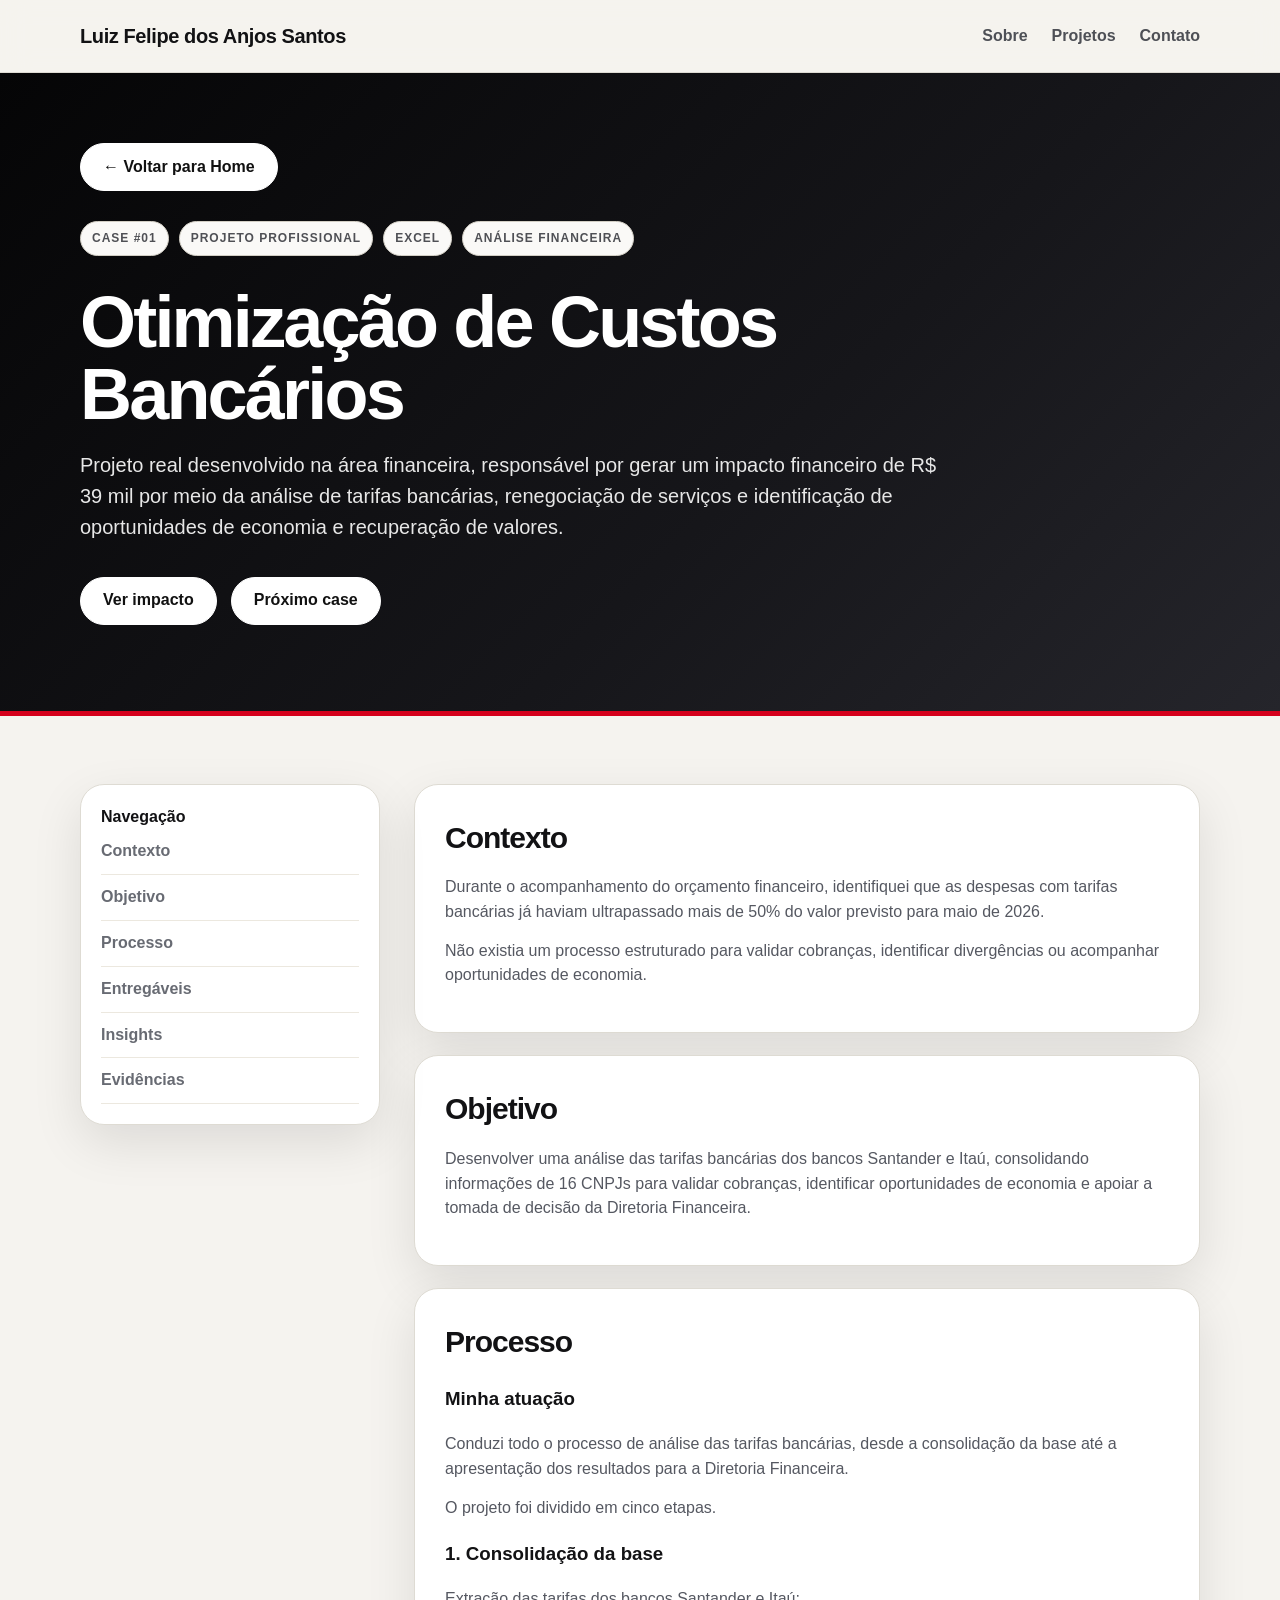
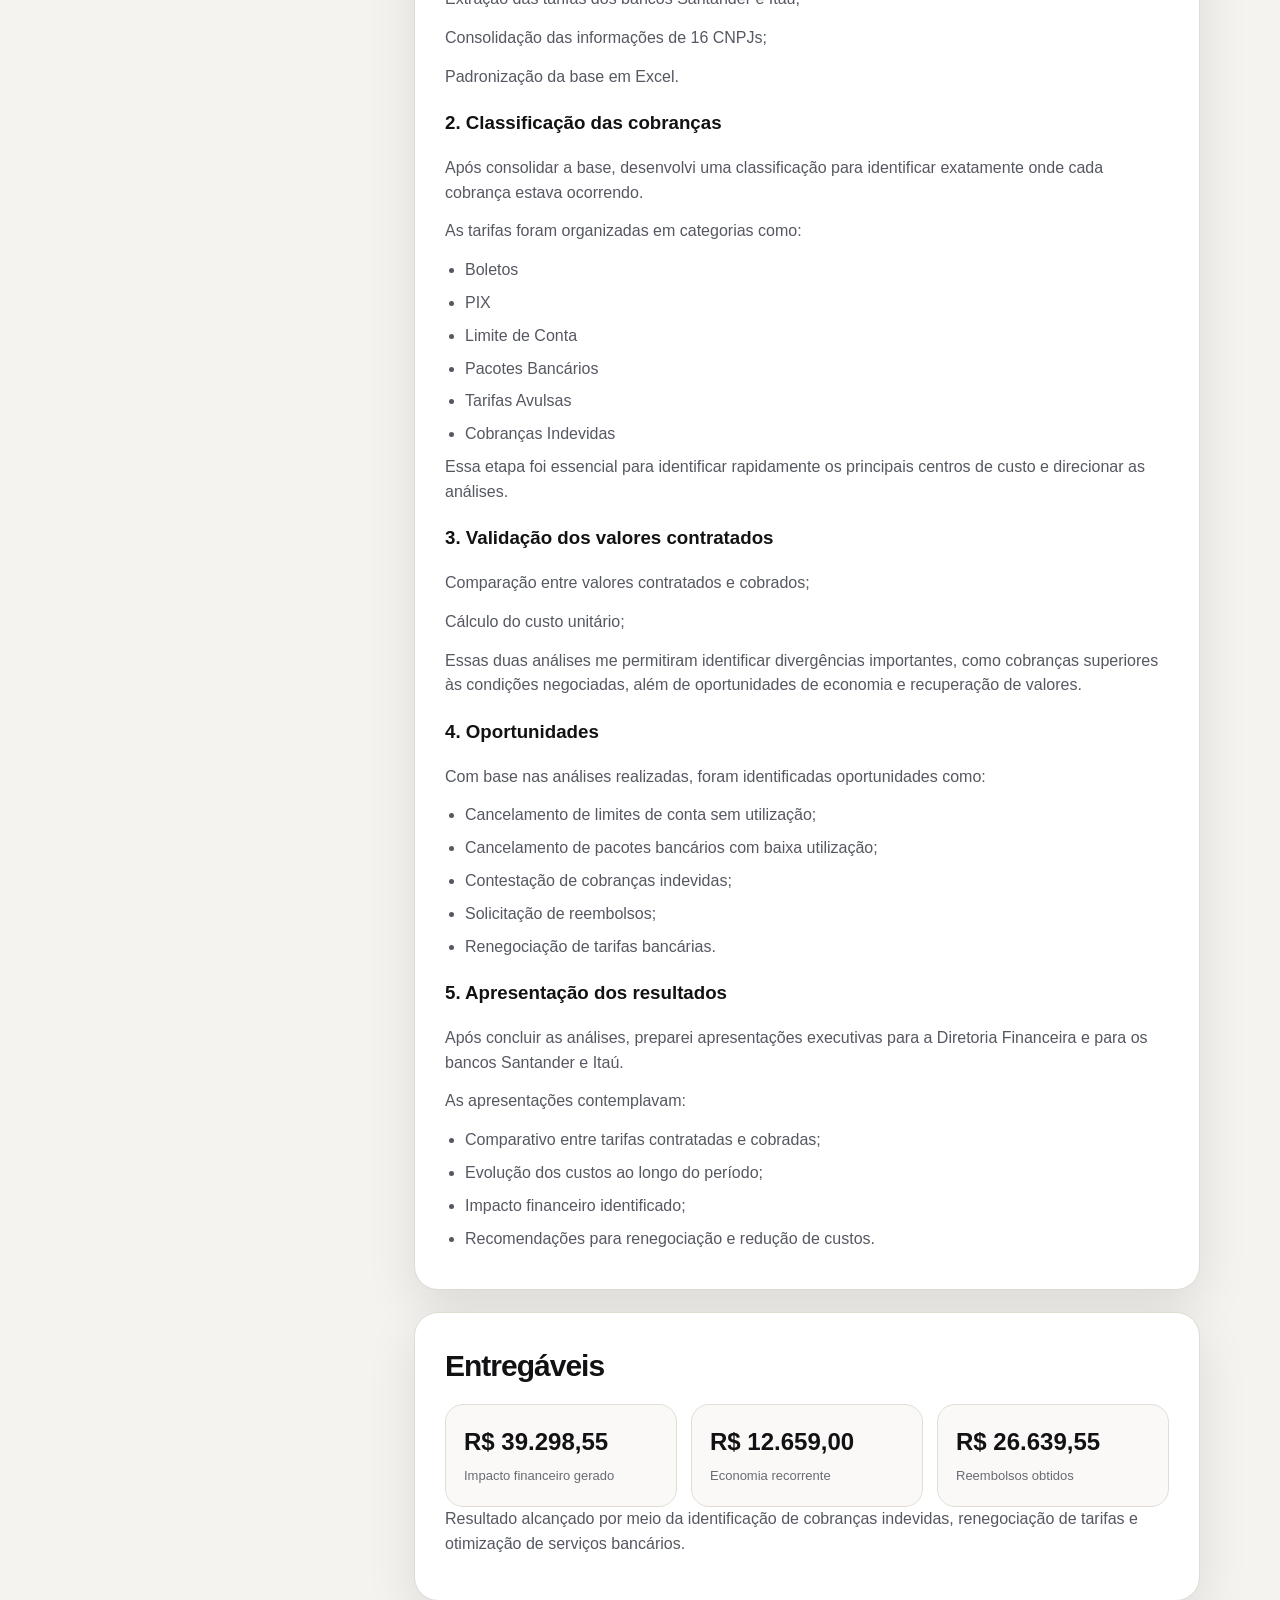
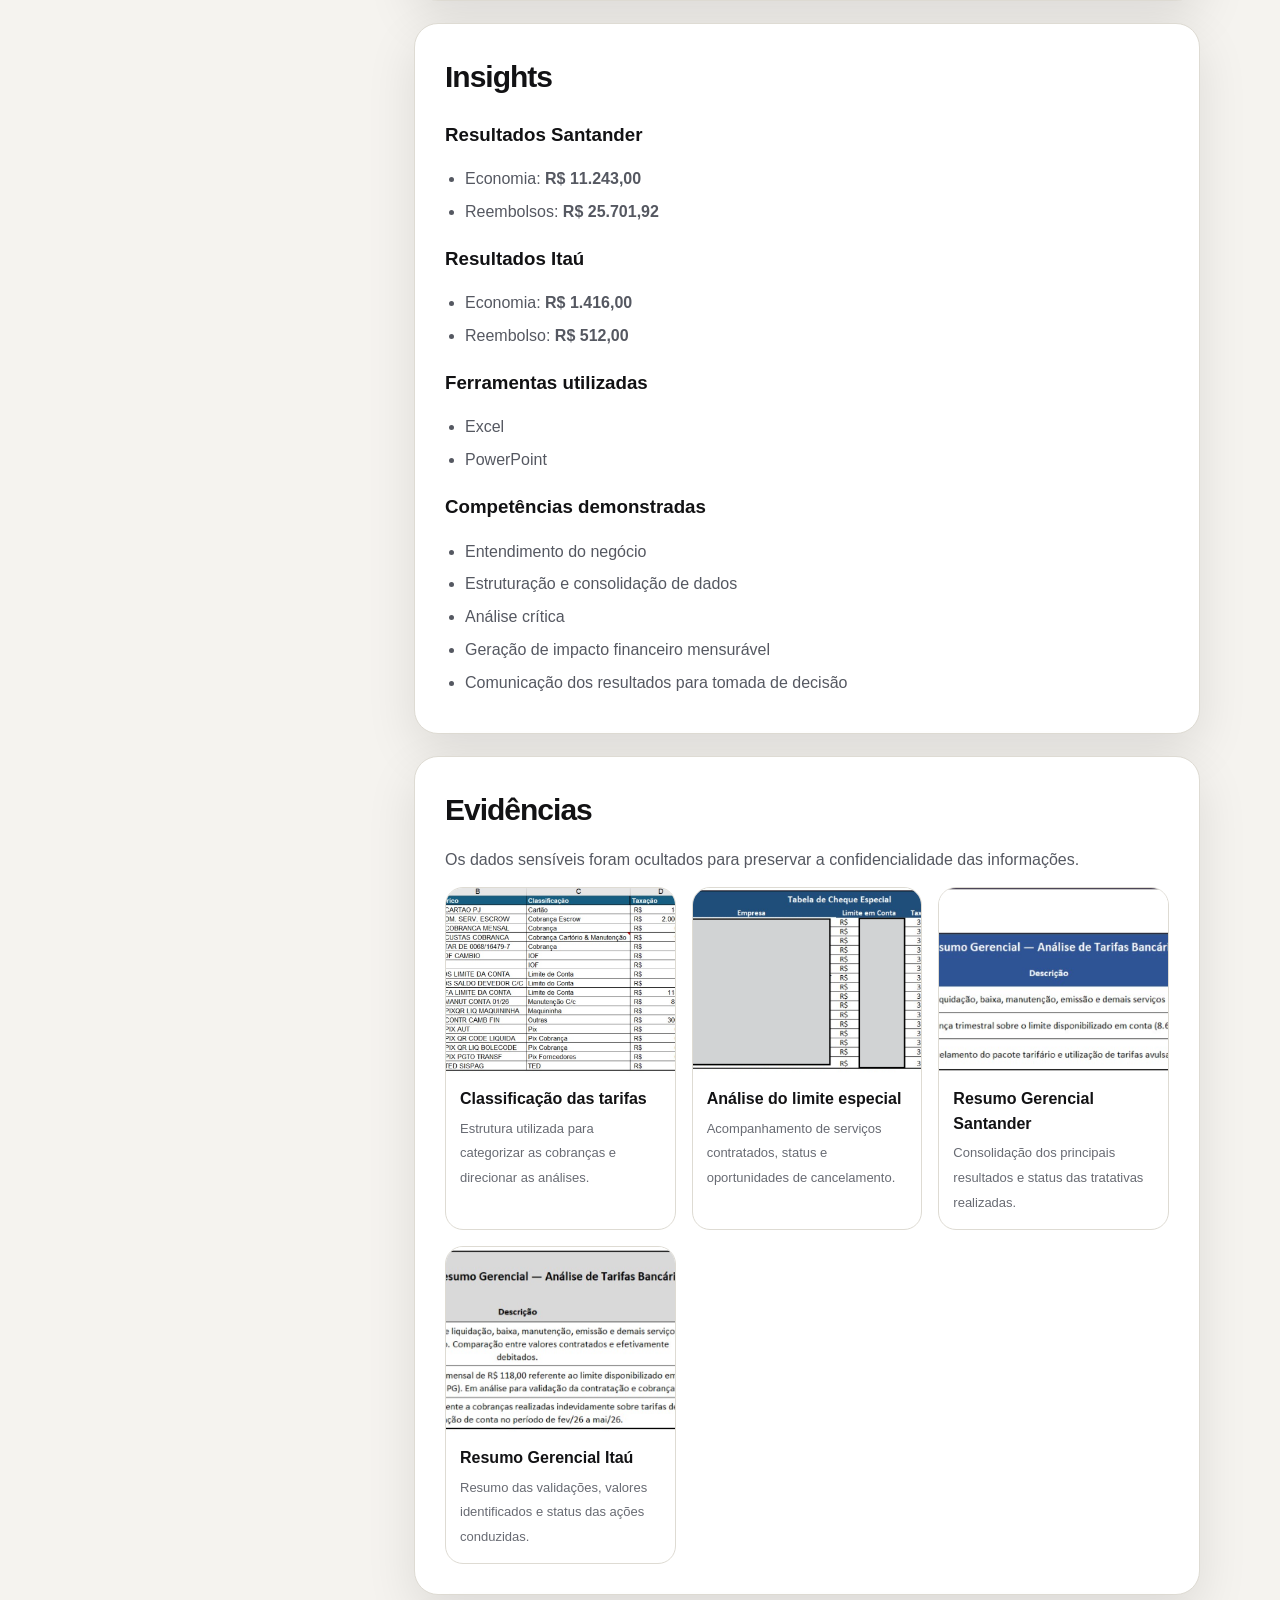
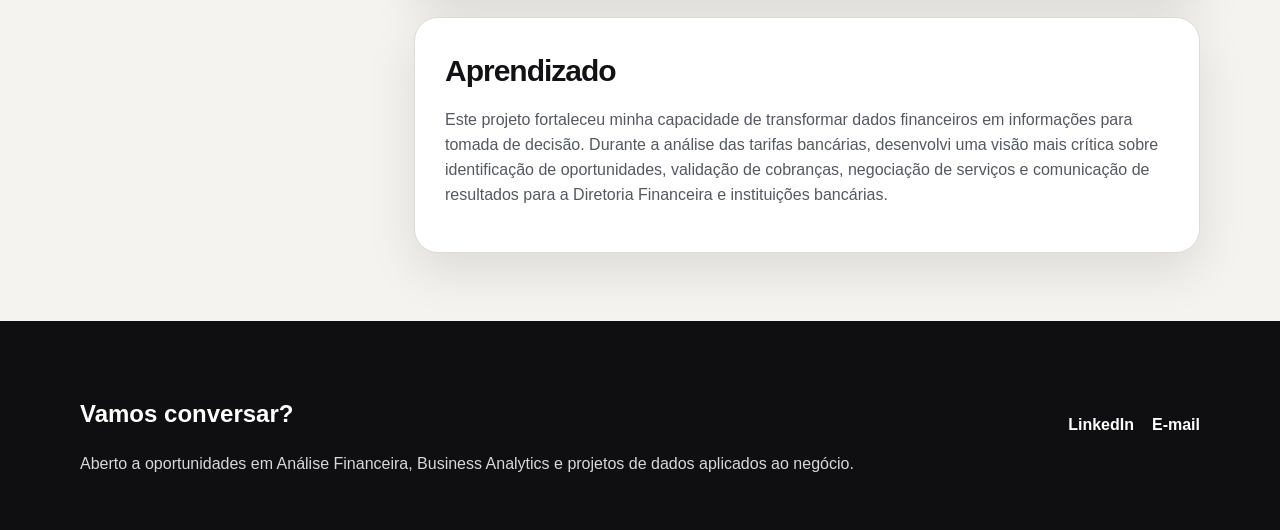
==== commit e2dc9e90: "Melhorias de layout e conteúdo" ====
--- a/case-01.html
+++ b/case-01.html
@@ -9,7 +9,7 @@
 <body>
   <nav class="nav">
     <div class="container nav-inner">
-      <a class="logo" href="index.html">Luiz Felipe Santos</a>
+      <a class="logo" href="index.html">Luiz Felipe dos Anjos Santos</a>
       <div class="nav-links">
         <a href="index.html#sobre">Sobre</a>
         <a href="index.html#projetos">Projetos</a>
